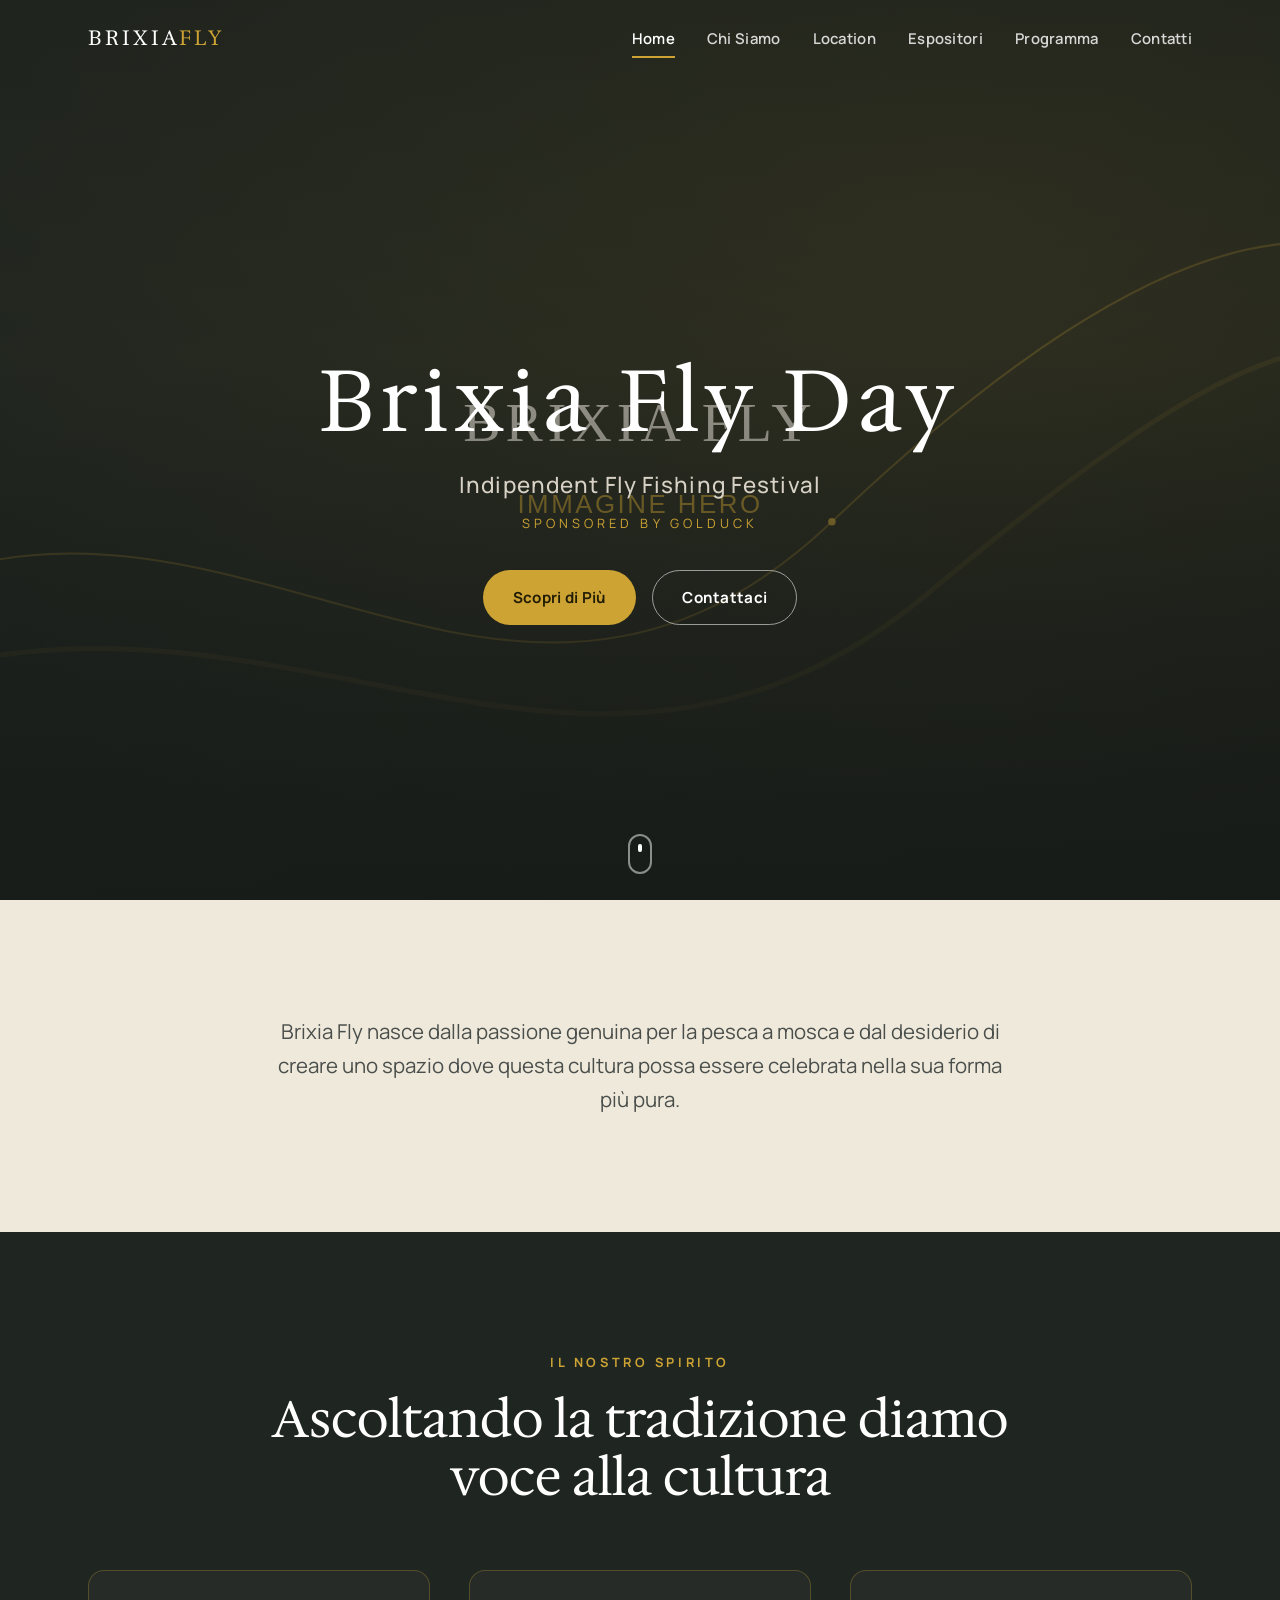
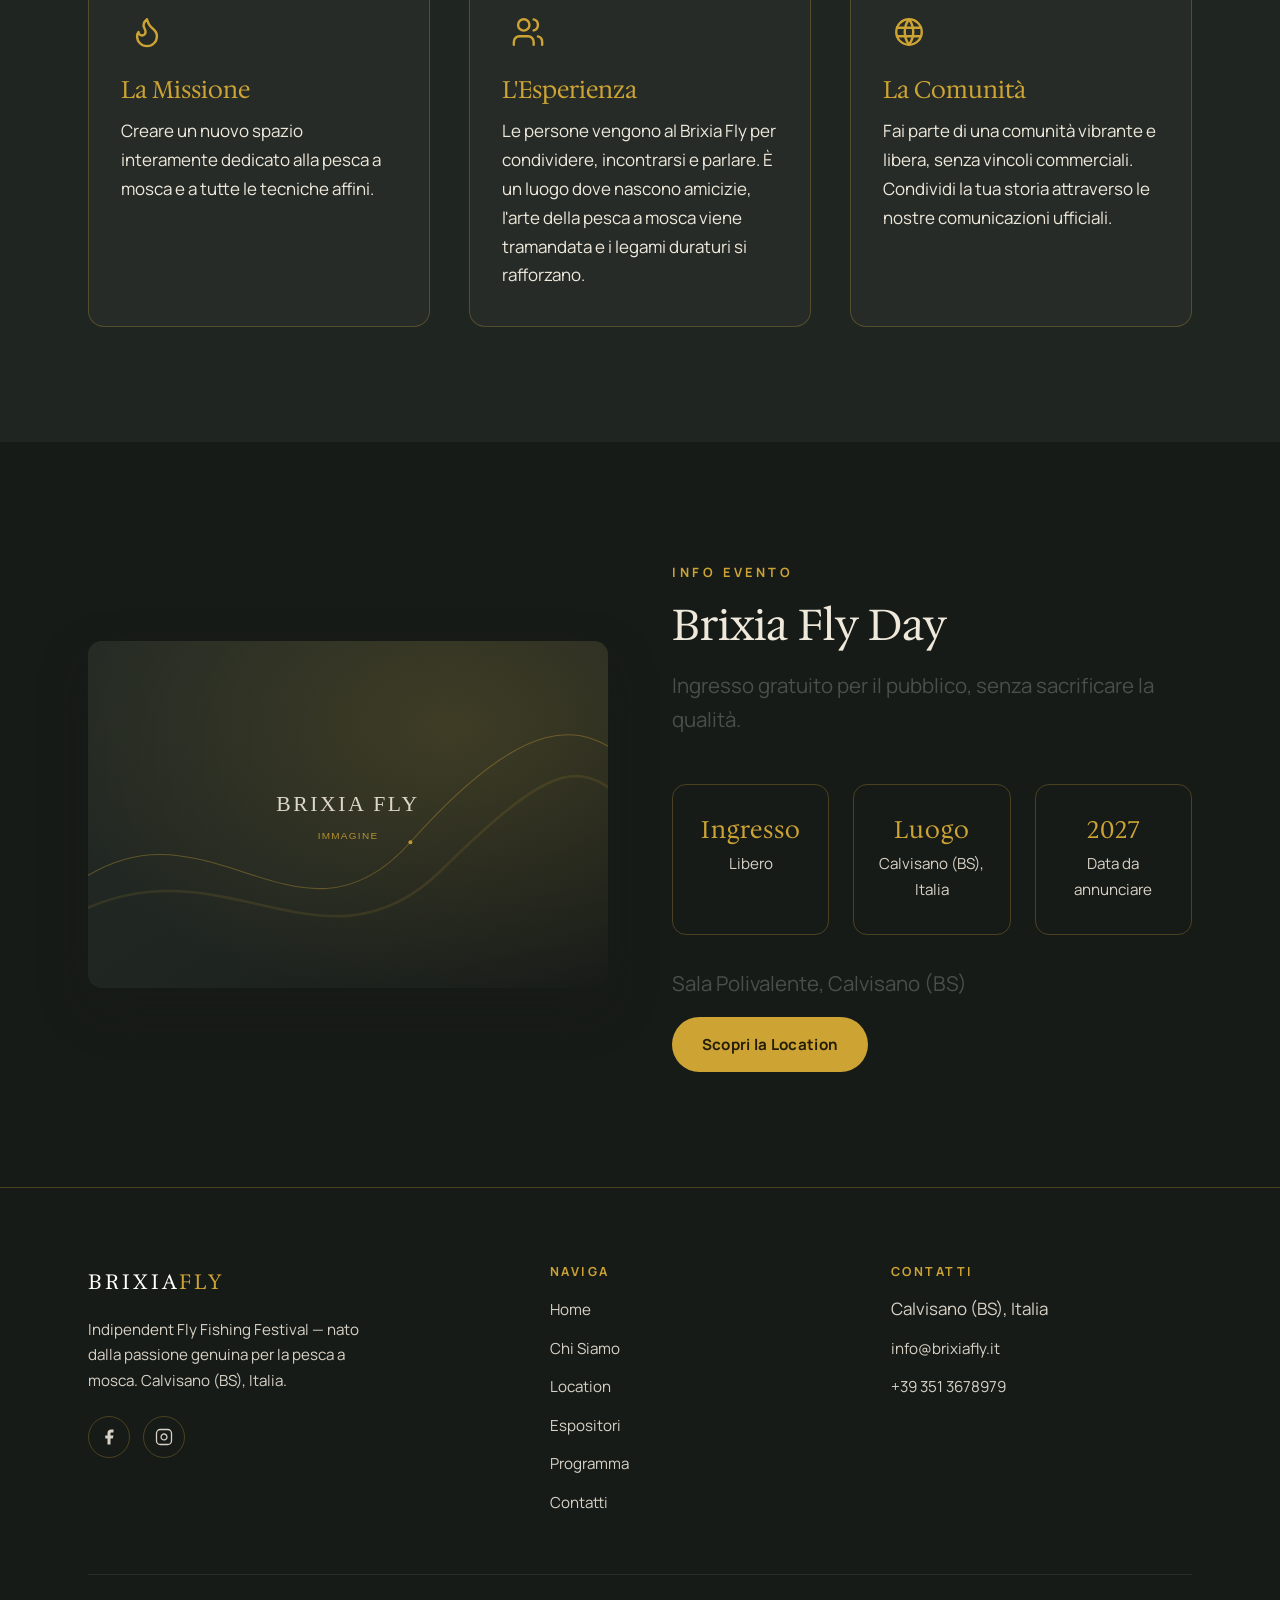
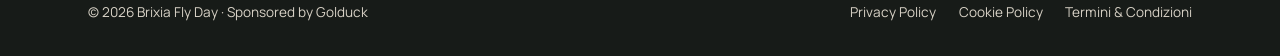
==== index.html @ 5a938b3f "Inizio" ====
<!DOCTYPE html>
<html lang="it">
<head>
  <meta charset="UTF-8">
  <meta name="viewport" content="width=device-width, initial-scale=1">
  <title>Home | Brixia Fly Official</title>
  <meta name="description" content="Brixia Fly Day — Indipendent Fly Fishing Festival. Nato dalla passione genuina per la pesca a mosca. Calvisano (BS), Italia — 2027. Ingresso gratuito.">
  <link rel="preconnect" href="https://fonts.googleapis.com">
  <link rel="preconnect" href="https://fonts.gstatic.com" crossorigin>
  <link href="https://fonts.googleapis.com/css2?family=Hedvig+Letters+Serif&family=Manrope:wght@400;500;600;700;800&display=swap" rel="stylesheet">
  <link rel="stylesheet" href="assets/css/style.css">
  <script src="assets/js/main.js" defer></script>
</head>
<body>

  <!-- HEADER -->
  <header class="site-header">
    <div class="container">
      <a href="index.html" class="brand">Brixia<span>Fly</span></a>
      <button class="nav-toggle" aria-label="Apri menu" aria-expanded="false" aria-controls="nav"><span></span></button>
      <nav class="nav" id="nav" aria-label="Navigazione principale">
        <a href="index.html" aria-current="page">Home</a>
        <a href="chi-siamo.html">Chi Siamo</a>
        <a href="location.html">Location</a>
        <a href="espositori.html">Espositori</a>
        <a href="programma.html">Programma</a>
        <a href="contatti.html">Contatti</a>
      </nav>
    </div>
  </header>

  <main>
    <!-- HERO -->
    <section class="hero">
      <div class="hero__bg"><img src="assets/img/hero-home.svg" alt=""></div>
      <div class="container">
        <div class="hero__inner">
          <h1 class="reveal in">Brixia Fly Day</h1>
          <p class="hero__subtitle reveal in" data-delay="1">Indipendent Fly Fishing Festival</p>
          <p class="hero__sponsor reveal in" data-delay="2">Sponsored by Golduck</p>
          <div class="hero__actions reveal in" data-delay="3">
            <a href="chi-siamo.html" class="btn btn--gold">Scopri di Più</a>
            <a href="contatti.html" class="btn btn--ghost">Contattaci</a>
          </div>
        </div>
      </div>
      <span class="scroll-cue" aria-hidden="true"></span>
    </section>

    <!-- INTRO -->
    <section class="section center">
      <div class="container">
        <p class="lead measure mx-auto reveal">Brixia Fly nasce dalla passione genuina per la pesca a mosca e dal desiderio di creare uno spazio dove questa cultura possa essere celebrata nella sua forma più pura.</p>
      </div>
    </section>

    <!-- PILLARS -->
    <section class="section dark">
      <div class="container">
        <div class="section-head reveal">
          <span class="eyebrow">Il nostro spirito</span>
          <h2>Ascoltando la tradizione diamo voce alla cultura</h2>
        </div>
        <div class="grid grid-3">
          <article class="card reveal" data-delay="1">
            <div class="card__icon" aria-hidden="true">
              <svg viewBox="0 0 24 24" fill="none" stroke="currentColor" stroke-width="1.7" stroke-linecap="round" stroke-linejoin="round"><path d="M8.5 14.5A2.5 2.5 0 0 0 11 12c0-1.38-.5-2-1-3-1.072-2.143-.224-4.054 2-6 .5 2.5 2 4.9 4 6.5 2 1.6 3 3.5 3 5.5a7 7 0 1 1-14 0c0-1.153.433-2.294 1-3a2.5 2.5 0 0 0 2.5 2.5z"/></svg>
            </div>
            <h3>La Missione</h3>
            <p>Creare un nuovo spazio interamente dedicato alla pesca a mosca e a tutte le tecniche affini.</p>
          </article>
          <article class="card reveal" data-delay="2">
            <div class="card__icon" aria-hidden="true">
              <svg viewBox="0 0 24 24" fill="none" stroke="currentColor" stroke-width="1.7" stroke-linecap="round" stroke-linejoin="round"><path d="M16 21v-2a4 4 0 0 0-4-4H6a4 4 0 0 0-4 4v2"/><circle cx="9" cy="7" r="4"/><path d="M22 21v-2a4 4 0 0 0-3-3.87"/><path d="M16 3.13a4 4 0 0 1 0 7.75"/></svg>
            </div>
            <h3>L'Esperienza</h3>
            <p>Le persone vengono al Brixia Fly per condividere, incontrarsi e parlare. È un luogo dove nascono amicizie, l'arte della pesca a mosca viene tramandata e i legami duraturi si rafforzano.</p>
          </article>
          <article class="card reveal" data-delay="3">
            <div class="card__icon" aria-hidden="true">
              <svg viewBox="0 0 24 24" fill="none" stroke="currentColor" stroke-width="1.7" stroke-linecap="round" stroke-linejoin="round"><path d="M12 21a9 9 0 1 0 0-18 9 9 0 0 0 0 18z"/><path d="M3.6 9h16.8M3.6 15h16.8M12 3a15 15 0 0 1 0 18M12 3a15 15 0 0 0 0 18"/></svg>
            </div>
            <h3>La Comunità</h3>
            <p>Fai parte di una comunità vibrante e libera, senza vincoli commerciali. Condividi la tua storia attraverso le nostre comunicazioni ufficiali.</p>
          </article>
        </div>
      </div>
    </section>

    <!-- EVENT -->
    <section class="section darker">
      <div class="container">
        <div class="split">
          <div class="split__media reveal">
            <img src="assets/img/placeholder-wide.svg" alt="Sala Polivalente di Calvisano">
          </div>
          <div class="reveal" data-delay="1">
            <span class="eyebrow">Info Evento</span>
            <h2>Brixia Fly Day</h2>
            <p class="lead">Ingresso gratuito per il pubblico, senza sacrificare la qualità.</p>
            <div class="eventinfo">
              <div class="eventinfo__item">
                <h3>Ingresso</h3>
                <p>Libero</p>
              </div>
              <div class="eventinfo__item">
                <h3>Luogo</h3>
                <p>Calvisano (BS), Italia</p>
              </div>
              <div class="eventinfo__item">
                <h3>2027</h3>
                <p>Data da annunciare</p>
              </div>
            </div>
            <p style="margin-top:2rem" class="lead">Sala Polivalente, Calvisano (BS)</p>
            <a href="location.html" class="btn btn--gold" style="margin-top:1rem">Scopri la Location</a>
          </div>
        </div>
      </div>
    </section>
  </main>

  <!-- FOOTER -->
  <footer class="site-footer">
    <div class="container">
      <div class="footer-top">
        <div class="footer-brand">
          <a href="index.html" class="brand">Brixia<span>Fly</span></a>
          <p>Indipendent Fly Fishing Festival — nato dalla passione genuina per la pesca a mosca. Calvisano (BS), Italia.</p>
          <div class="socials">
            <a href="#" aria-label="Facebook"><svg viewBox="0 0 24 24" fill="currentColor"><path d="M18 2h-3a5 5 0 0 0-5 5v3H7v4h3v8h4v-8h3l1-4h-4V7a1 1 0 0 1 1-1h3z"/></svg></a>
            <a href="#" aria-label="Instagram"><svg viewBox="0 0 24 24" fill="none" stroke="currentColor" stroke-width="1.7"><rect x="2" y="2" width="20" height="20" rx="5"/><path d="M16 11.37A4 4 0 1 1 12.63 8 4 4 0 0 1 16 11.37z"/><line x1="17.5" y1="6.5" x2="17.51" y2="6.5"/></svg></a>
          </div>
        </div>
        <div class="footer-col">
          <h4>Naviga</h4>
          <ul>
            <li><a href="index.html">Home</a></li>
            <li><a href="chi-siamo.html">Chi Siamo</a></li>
            <li><a href="location.html">Location</a></li>
            <li><a href="espositori.html">Espositori</a></li>
            <li><a href="programma.html">Programma</a></li>
            <li><a href="contatti.html">Contatti</a></li>
          </ul>
        </div>
        <div class="footer-col">
          <h4>Contatti</h4>
          <ul>
            <li>Calvisano (BS), Italia</li>
            <li><a href="mailto:info@brixiafly.it">info@brixiafly.it</a></li>
            <li><a href="tel:+393513678979">+39 351 3678979</a></li>
          </ul>
        </div>
      </div>
      <div class="footer-bottom">
        <p>© <span data-year>2026</span> Brixia Fly Day · Sponsored by Golduck</p>
        <nav aria-label="Note legali">
          <a href="privacy-policy.html">Privacy Policy</a>
          <a href="cookie-policy.html">Cookie Policy</a>
          <a href="#">Termini &amp; Condizioni</a>
        </nav>
      </div>
    </div>
  </footer>

</body>
</html>
---- assets/css/style.css ----
/* =====================================================================
   BRIXIA FLY DAY — clone statico
   Palette:  verde scuro #1F2521 · oro #CDA434 · crema #EFE9DC · bianco
   Font:     Hedvig Letters Serif (titoli) · Manrope (corpo)
   ===================================================================== */

/* ----- Design tokens ----- */
:root {
  --bg-dark:    #1f2521;
  --bg-darker:  #171b18;
  --bg-dark-2:  #232a25;
  --gold:       #cda434;
  --gold-dark:  #c0a123;
  --cream:      #efe9dc;
  --cream-dim:  #d8d2c6;
  --white:      #ffffff;
  --ink:        #1a1d1b;
  --ink-soft:   #4a4f4b;
  --line:       rgba(205,164,52,.28);

  --font-serif: "Hedvig Letters Serif", Georgia, "Times New Roman", serif;
  --font-sans:  "Manrope", -apple-system, BlinkMacSystemFont, "Segoe UI", Roboto, sans-serif;

  --container: 1200px;
  --gutter: clamp(1.25rem, 4vw, 3rem);
  --header-h: 78px;
  --radius: 30px;
  --ease: cubic-bezier(.22,.61,.36,1);
}

/* ----- Reset ----- */
*,*::before,*::after { box-sizing: border-box; }
* { margin: 0; }
html { scroll-behavior: smooth; -webkit-text-size-adjust: 100%; }
body {
  font-family: var(--font-sans);
  font-size: 17px;
  line-height: 1.7;
  color: var(--ink);
  background: var(--cream);
  -webkit-font-smoothing: antialiased;
  overflow-x: hidden;
}
img { max-width: 100%; display: block; height: auto; }
a { color: inherit; text-decoration: none; }
ul { list-style: none; padding: 0; }
button { font: inherit; cursor: pointer; }
h1,h2,h3,h4 { font-family: var(--font-serif); font-weight: 700; line-height: 1.12; }

/* ----- Layout helpers ----- */
.container { width: 100%; max-width: var(--container); margin-inline: auto; padding-inline: var(--gutter); }
.section { padding-block: clamp(4rem, 9vw, 8rem); }
.section--tight { padding-block: clamp(3rem, 6vw, 5rem); }
.dark  { background: var(--bg-dark); color: var(--cream); }
.dark h1,.dark h2,.dark h3 { color: var(--white); }
.darker { background: var(--bg-darker); color: var(--cream); }
.eyebrow {
  font-family: var(--font-sans);
  font-size: .8rem; font-weight: 700;
  letter-spacing: .28em; text-transform: uppercase;
  color: var(--gold);
  margin-bottom: 1.1rem; display: inline-block;
}
.lead { font-size: clamp(1.05rem, 1.6vw, 1.35rem); line-height: 1.65; color: var(--ink-soft); }
.dark .lead { color: var(--cream-dim); }
.measure { max-width: 62ch; }
.center { text-align: center; }
.mx-auto { margin-inline: auto; }

/* ----- Buttons ----- */
.btn {
  display: inline-flex; align-items: center; gap: .5rem;
  padding: .85rem 1.8rem;
  border-radius: var(--radius);
  font-weight: 700; font-size: .95rem;
  letter-spacing: .02em;
  border: 1.5px solid transparent;
  transition: transform .2s var(--ease), background-color .25s var(--ease), color .25s var(--ease), border-color .25s var(--ease);
  cursor: pointer;
}
.btn--gold { background: var(--gold); color: #241d05; }
.btn--gold:hover { background: var(--gold-dark); transform: translateY(-2px); }
.btn--ghost { background: transparent; color: var(--white); border-color: rgba(255,255,255,.55); }
.btn--ghost:hover { background: rgba(255,255,255,.08); border-color: var(--white); transform: translateY(-2px); }
.btn--dark { background: var(--bg-dark); color: var(--cream); }
.btn--dark:hover { background: var(--bg-darker); transform: translateY(-2px); }

/* =====================================================================
   HEADER
   ===================================================================== */
.site-header {
  position: fixed; inset: 0 0 auto 0; z-index: 50;
  height: var(--header-h);
  display: flex; align-items: center;
  transition: background-color .35s var(--ease), box-shadow .35s var(--ease);
}
.site-header .container { display: flex; align-items: center; justify-content: space-between; }
.brand {
  font-family: var(--font-serif); font-weight: 700;
  font-size: 1.3rem; letter-spacing: .14em; color: var(--white);
  text-transform: uppercase;
}
.brand span { color: var(--gold); }
.site-header.scrolled { background: rgba(23,27,24,.92); backdrop-filter: blur(10px); box-shadow: 0 1px 0 var(--line); }

.nav { display: flex; align-items: center; gap: 2rem; }
.nav a {
  color: rgba(255,255,255,.82); font-weight: 600; font-size: .93rem;
  letter-spacing: .02em; position: relative; padding: .3rem 0;
  transition: color .2s var(--ease);
}
.nav a::after {
  content: ""; position: absolute; left: 0; bottom: -2px; height: 2px; width: 0;
  background: var(--gold); transition: width .25s var(--ease);
}
.nav a:hover, .nav a[aria-current="page"] { color: var(--white); }
.nav a:hover::after, .nav a[aria-current="page"]::after { width: 100%; }

.nav-toggle { display: none; width: 44px; height: 44px; background: transparent; border: 0; position: relative; }
.nav-toggle span, .nav-toggle span::before, .nav-toggle span::after {
  content: ""; position: absolute; left: 10px; width: 24px; height: 2px; background: var(--white);
  transition: transform .3s var(--ease), opacity .2s var(--ease);
}
.nav-toggle span { top: 21px; }
.nav-toggle span::before { top: -7px; }
.nav-toggle span::after { top: 7px; }
body.nav-open .nav-toggle span { background: transparent; }
body.nav-open .nav-toggle span::before { transform: translateY(7px) rotate(45deg); }
body.nav-open .nav-toggle span::after  { transform: translateY(-7px) rotate(-45deg); }

/* =====================================================================
   HERO
   ===================================================================== */
.hero {
  position: relative; min-height: 100svh;
  display: flex; align-items: center;
  color: var(--white); text-align: center;
  padding-top: var(--header-h);
}
.hero--inner { min-height: 68vh; }
.hero__bg { position: absolute; inset: 0; z-index: -2; }
.hero__bg img { width: 100%; height: 100%; object-fit: cover; }
.hero::after {
  content: ""; position: absolute; inset: 0; z-index: -1;
  background: linear-gradient(180deg, rgba(23,27,24,.55) 0%, rgba(23,27,24,.35) 40%, rgba(23,27,24,.85) 100%);
}
.hero__inner { max-width: 900px; margin-inline: auto; }
.hero h1 {
  font-size: clamp(2.8rem, 8vw, 5.4rem);
  letter-spacing: .08em; margin-bottom: 1rem;
}
.hero--inner h1 { font-size: clamp(2.4rem, 6vw, 4rem); letter-spacing: .04em; }
.hero__subtitle {
  font-size: clamp(1rem, 2.2vw, 1.4rem); font-weight: 500;
  letter-spacing: .05em; color: var(--cream-dim); margin-bottom: .6rem;
}
.hero__sponsor { font-size: .8rem; letter-spacing: .32em; color: var(--gold); text-transform: uppercase; margin-bottom: 2.2rem; }
.hero__actions { display: flex; gap: 1rem; justify-content: center; flex-wrap: wrap; }
.scroll-cue {
  position: absolute; bottom: 26px; left: 50%; transform: translateX(-50%);
  width: 24px; height: 40px; border: 2px solid rgba(255,255,255,.5); border-radius: 14px;
}
.scroll-cue::after {
  content: ""; position: absolute; left: 50%; top: 8px; width: 4px; height: 8px; border-radius: 2px;
  background: var(--white); transform: translateX(-50%); animation: cue 1.6s var(--ease) infinite;
}
@keyframes cue { 0%{opacity:0;transform:translate(-50%,0)} 40%{opacity:1} 100%{opacity:0;transform:translate(-50%,12px)} }

/* =====================================================================
   SECTION TITLES + GRIDS
   ===================================================================== */
.section-head { max-width: 760px; margin: 0 auto clamp(2.5rem,5vw,4rem); text-align: center; }
.section-head h2 { font-size: clamp(2rem, 4.5vw, 3.2rem); margin-bottom: 1.1rem; }
.section-head p { color: var(--ink-soft); font-size: 1.1rem; }
.dark .section-head p { color: var(--cream-dim); }

.grid { display: grid; gap: clamp(1.5rem, 3vw, 2.5rem); }
.grid-2 { grid-template-columns: repeat(2, 1fr); }
.grid-3 { grid-template-columns: repeat(3, 1fr); }
.grid-4 { grid-template-columns: repeat(4, 1fr); }

/* Pillar / value cards */
.card {
  background: rgba(255,255,255,.03); border: 1px solid var(--line);
  border-radius: 16px; padding: 2.2rem 2rem;
  transition: transform .3s var(--ease), border-color .3s var(--ease), background-color .3s var(--ease);
}
.dark .card:hover { transform: translateY(-6px); border-color: var(--gold); background: rgba(205,164,52,.06); }
.card--light { background: var(--white); border-color: rgba(0,0,0,.06); box-shadow: 0 10px 30px rgba(31,37,33,.06); }
.card--light:hover { transform: translateY(-6px); box-shadow: 0 18px 44px rgba(31,37,33,.12); }
.card h3 { color: var(--gold); font-size: 1.5rem; margin-bottom: .8rem; }
.card__icon {
  width: 52px; height: 52px; margin-bottom: 1.2rem; color: var(--gold);
  display: grid; place-items: center;
}
.card__icon svg { width: 34px; height: 34px; }

/* Split (image + text) */
.split { display: grid; grid-template-columns: 1fr 1fr; gap: clamp(2rem, 5vw, 4.5rem); align-items: center; }
.split--reverse .split__media { order: 2; }
.split__media img { width: 100%; border-radius: 14px; box-shadow: 0 20px 50px rgba(23,27,24,.25); }
.split h2 { font-size: clamp(1.8rem, 3.5vw, 2.7rem); margin-bottom: 1.2rem; }
.split .eyebrow + h2 { margin-top: 0; }
.split p + p { margin-top: 1rem; }

/* Stats */
.stats { display: grid; grid-template-columns: repeat(3,1fr); gap: 2rem; text-align: center; }
.stat__num { font-family: var(--font-serif); font-weight: 700; color: var(--gold); font-size: clamp(2.6rem, 6vw, 4.5rem); line-height: 1; }
.stat__label { margin-top: .6rem; font-size: .95rem; letter-spacing: .04em; color: var(--cream-dim); text-transform: uppercase; }
.stats--mini { grid-template-columns: repeat(5,1fr); gap: 1.2rem; }
.stats--mini .stat__num { font-size: clamp(1.8rem,4vw,2.8rem); }
.stats--mini .stat__label { font-size: .78rem; }

/* Event info blocks */
.eventinfo { display: grid; grid-template-columns: repeat(3,1fr); gap: 1.5rem; margin-top: 3rem; }
.eventinfo__item { border: 1px solid var(--line); border-radius: 14px; padding: 2rem 1.5rem; text-align: center; }
.eventinfo__item h3 { color: var(--gold); font-size: 1.5rem; margin-bottom: .4rem; letter-spacing: .04em; }
.eventinfo__item p { color: var(--cream-dim); font-size: .95rem; }

/* Category chips grid (Espositori) */
.chips { display: grid; grid-template-columns: repeat(3,1fr); gap: 1.2rem; }
.chip {
  border: 1px solid var(--line); border-radius: 14px; padding: 2rem 1.5rem; text-align: center;
  font-family: var(--font-serif); font-size: 1.5rem; color: var(--white);
  transition: transform .3s var(--ease), background-color .3s var(--ease), border-color .3s var(--ease);
  background: rgba(255,255,255,.02);
}
.chip:hover { transform: translateY(-5px); border-color: var(--gold); background: rgba(205,164,52,.07); }

/* Quote */
.quote { text-align: center; max-width: 780px; margin-inline: auto; }
.quote blockquote { font-family: var(--font-serif); font-size: clamp(1.6rem, 3.5vw, 2.6rem); font-style: italic; line-height: 1.3; color: var(--white); }
.quote cite { display: block; margin-top: 1.4rem; font-style: normal; font-weight: 600; letter-spacing: .1em; color: var(--gold); text-transform: uppercase; font-size: .9rem; }

/* =====================================================================
   CONTACT
   ===================================================================== */
.contact-grid { display: grid; grid-template-columns: 1.2fr .8fr; gap: clamp(2rem,5vw,4rem); align-items: start; }
.form { display: grid; gap: 1.2rem; }
.form .row { display: grid; grid-template-columns: 1fr 1fr; gap: 1.2rem; }
.field { display: grid; gap: .45rem; }
.field label { font-size: .85rem; font-weight: 600; letter-spacing: .04em; color: var(--cream-dim); }
.field input, .field textarea {
  width: 100%; padding: .9rem 1rem; border-radius: 10px;
  border: 1px solid var(--line); background: rgba(255,255,255,.04); color: var(--white);
  font: inherit; font-size: .98rem; transition: border-color .2s var(--ease), background-color .2s var(--ease);
}
.field textarea { min-height: 150px; resize: vertical; }
.field input:focus, .field textarea:focus { outline: none; border-color: var(--gold); background: rgba(255,255,255,.07); }
.form-note { font-size: .85rem; color: var(--cream-dim); }
.form-success { display: none; padding: 1rem 1.2rem; border-radius: 10px; background: rgba(205,164,52,.15); border: 1px solid var(--gold); color: var(--white); }
.form-success.show { display: block; }

.contact-info { display: grid; gap: 1.6rem; }
.contact-info .block h4 { font-family: var(--font-sans); font-size: .8rem; letter-spacing: .2em; text-transform: uppercase; color: var(--gold); margin-bottom: .35rem; }
.contact-info .block p, .contact-info .block a { color: var(--cream-dim); }
.contact-info .block a:hover { color: var(--white); }

/* =====================================================================
   TRAVEL / how to arrive
   ===================================================================== */
.travel { display: grid; grid-template-columns: repeat(3,1fr); gap: 2rem; }
.travel__item { text-align: center; padding: 2rem 1.5rem; }
.travel__item .card__icon { margin-inline: auto; }
.travel__item h3 { color: var(--gold); font-size: 1.4rem; margin-bottom: .6rem; }
.travel__item p { color: var(--ink-soft); font-size: .98rem; }
.dark .travel__item p { color: var(--cream-dim); }

/* =====================================================================
   FOOTER
   ===================================================================== */
.site-footer { background: var(--bg-darker); color: var(--cream-dim); padding-block: clamp(3rem,6vw,5rem) 2rem; border-top: 1px solid var(--line); }
.footer-top { display: grid; grid-template-columns: 1.4fr 1fr 1fr; gap: 2.5rem; margin-bottom: 3rem; }
.footer-brand .brand { display: inline-block; margin-bottom: 1rem; }
.footer-brand p { max-width: 34ch; font-size: .95rem; }
.footer-col h4 { font-family: var(--font-sans); font-size: .78rem; letter-spacing: .2em; text-transform: uppercase; color: var(--gold); margin-bottom: 1rem; }
.footer-col li { margin-bottom: .6rem; }
.footer-col a { font-size: .95rem; transition: color .2s var(--ease); }
.footer-col a:hover { color: var(--white); }
.socials { display: flex; gap: .8rem; margin-top: 1.4rem; }
.socials a { width: 42px; height: 42px; border: 1px solid var(--line); border-radius: 50%; display: grid; place-items: center; color: var(--cream-dim); transition: all .25s var(--ease); }
.socials a:hover { border-color: var(--gold); color: var(--gold); transform: translateY(-3px); }
.socials svg { width: 18px; height: 18px; }
.footer-bottom { display: flex; justify-content: space-between; gap: 1rem; flex-wrap: wrap; padding-top: 1.6rem; border-top: 1px solid rgba(255,255,255,.08); font-size: .85rem; }
.footer-bottom nav { display: flex; gap: 1.4rem; flex-wrap: wrap; }
.footer-bottom a:hover { color: var(--white); }

/* =====================================================================
   LEGAL PAGES
   ===================================================================== */
.legal { padding-top: calc(var(--header-h) + 4rem); }
.legal h1 { font-size: clamp(2rem,5vw,3rem); margin-bottom: 1.5rem; color: var(--white); }
.legal h2 { font-size: 1.4rem; margin: 2.2rem 0 .8rem; color: var(--gold); }
.legal p, .legal li { color: var(--cream-dim); }
.legal ul { list-style: disc; padding-left: 1.3rem; }
.legal li { margin-bottom: .5rem; }
.legal .updated { font-size: .85rem; color: var(--gold); letter-spacing: .1em; text-transform: uppercase; margin-bottom: 2rem; }

/* =====================================================================
   SCROLL REVEAL
   ===================================================================== */
.reveal { opacity: 0; transform: translateY(28px); transition: opacity .7s var(--ease), transform .7s var(--ease); }
.reveal.in { opacity: 1; transform: none; }
.reveal[data-delay="1"] { transition-delay: .08s; }
.reveal[data-delay="2"] { transition-delay: .16s; }
.reveal[data-delay="3"] { transition-delay: .24s; }
.reveal[data-delay="4"] { transition-delay: .32s; }

/* =====================================================================
   RESPONSIVE
   ===================================================================== */
@media (max-width: 960px) {
  .grid-4 { grid-template-columns: repeat(2,1fr); }
  .stats--mini { grid-template-columns: repeat(3,1fr); }
  .footer-top { grid-template-columns: 1fr 1fr; }
}
@media (max-width: 820px) {
  .nav-toggle { display: block; z-index: 60; }
  .nav {
    position: fixed; inset: 0; flex-direction: column; justify-content: center; gap: 2rem;
    background: rgba(23,27,24,.98); backdrop-filter: blur(8px);
    transform: translateX(100%); transition: transform .4s var(--ease); z-index: 55;
  }
  body.nav-open .nav { transform: none; }
  .nav a { font-size: 1.4rem; font-family: var(--font-serif); color: var(--white); }
  .split, .contact-grid { grid-template-columns: 1fr; }
  .split--reverse .split__media { order: 0; }
  .grid-2, .grid-3, .grid-4, .chips, .travel, .eventinfo, .stats { grid-template-columns: 1fr; }
  .grid-3, .chips, .travel { grid-template-columns: 1fr 1fr; }
  .stats { grid-template-columns: 1fr 1fr; }
}
@media (max-width: 560px) {
  .grid-3, .chips, .travel, .stats, .stats--mini, .eventinfo { grid-template-columns: 1fr; }
  .form .row { grid-template-columns: 1fr; }
  .footer-top { grid-template-columns: 1fr; }
  body { font-size: 16px; }
}

/* Reduced motion */
@media (prefers-reduced-motion: reduce) {
  * { animation: none !important; scroll-behavior: auto !important; }
  .reveal { opacity: 1; transform: none; transition: none; }
  .scroll-cue::after { animation: none; }
}
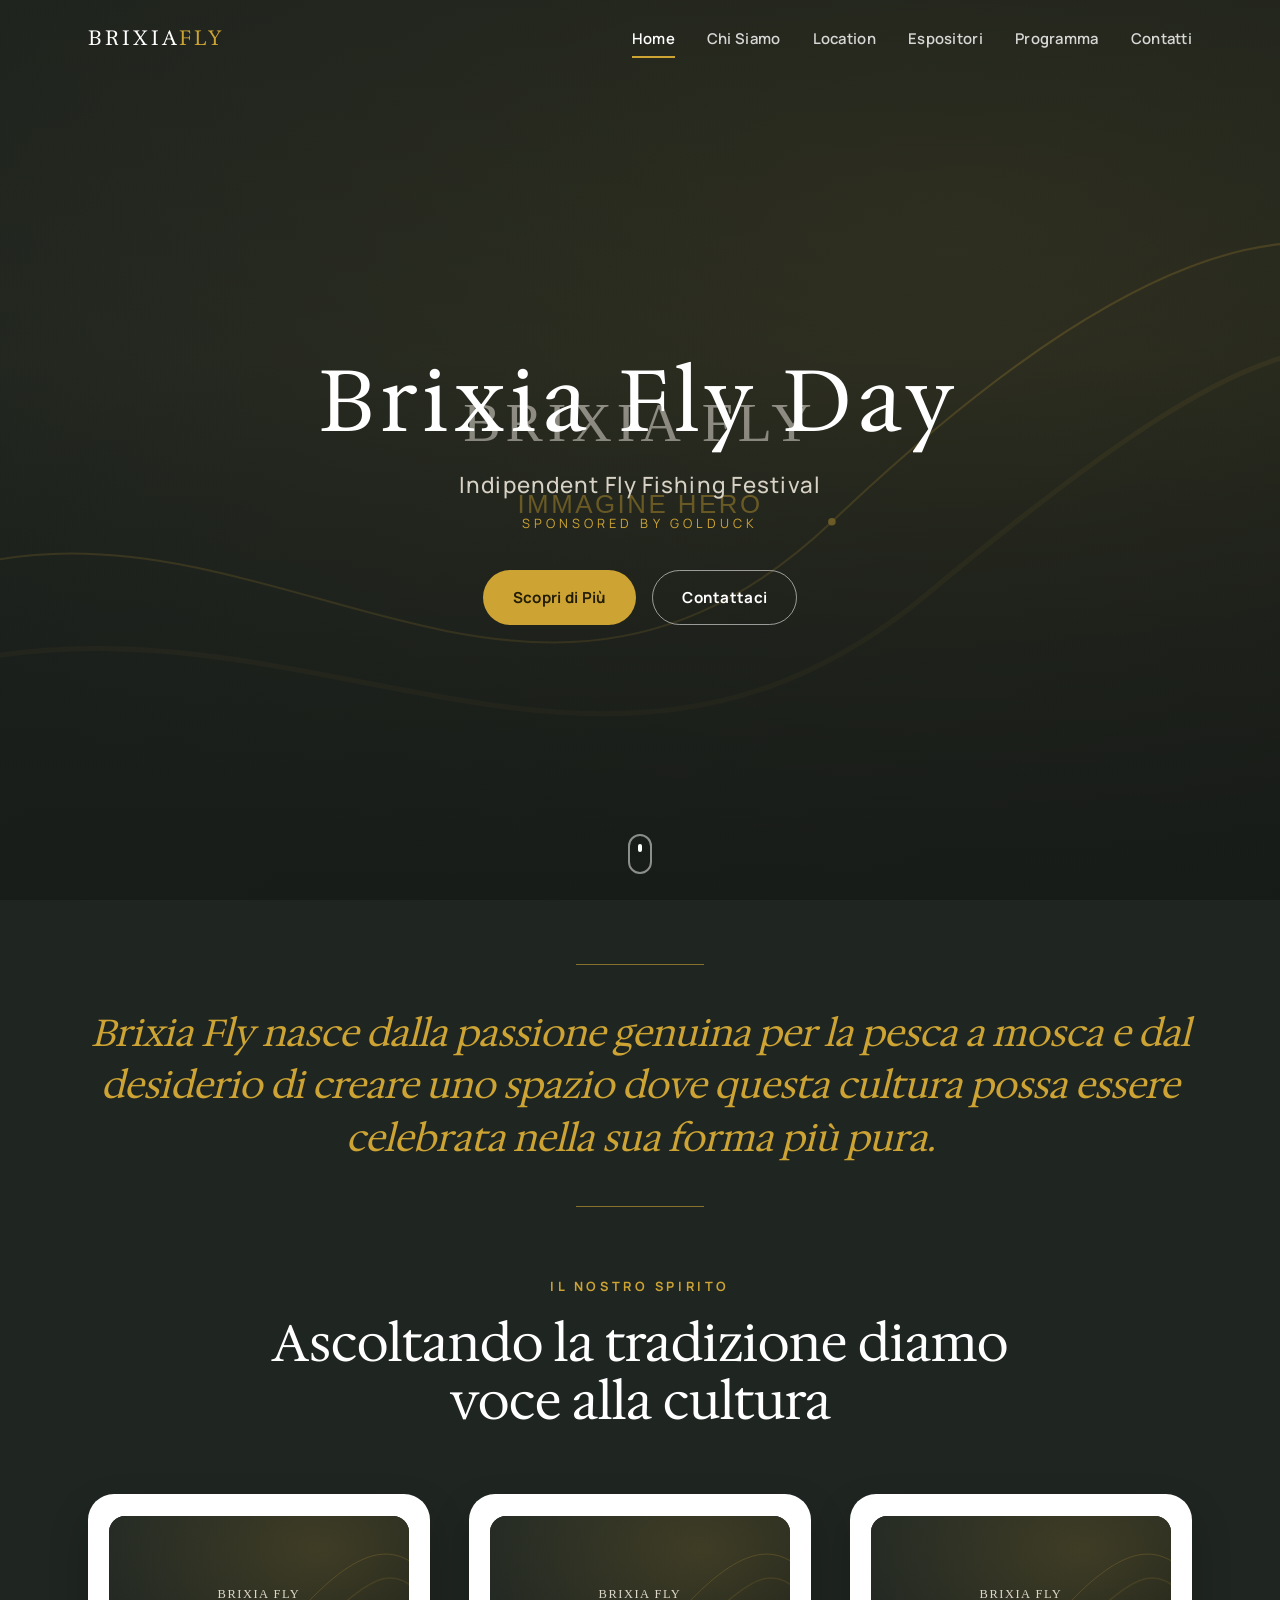
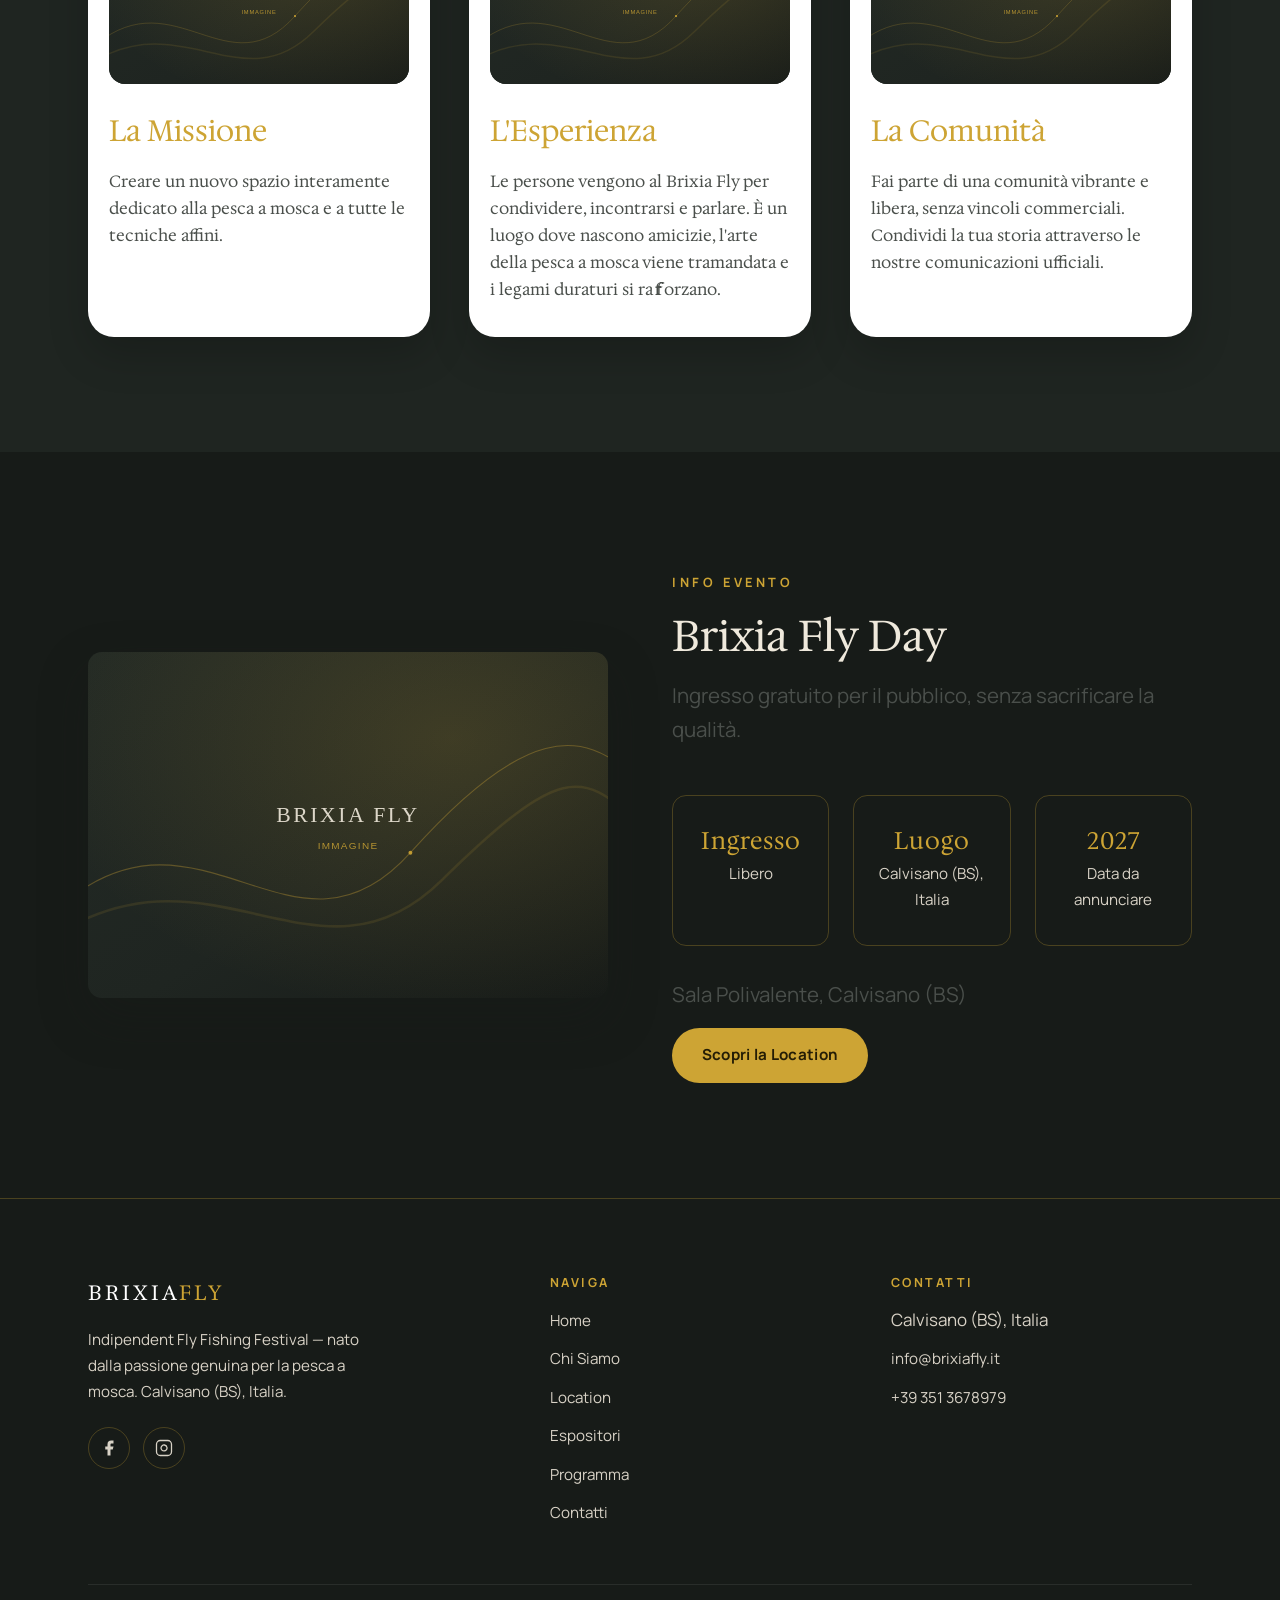
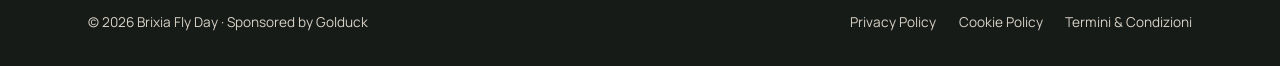
==== commit 819aafb5: "sistemata home, card e testo" ====
--- a/index.html
+++ b/index.html
@@ -48,9 +48,9 @@
     </section>
 
     <!-- INTRO -->
-    <section class="section center">
+    <section class="section section--statement dark center">
       <div class="container">
-        <p class="lead measure mx-auto reveal">Brixia Fly nasce dalla passione genuina per la pesca a mosca e dal desiderio di creare uno spazio dove questa cultura possa essere celebrata nella sua forma più pura.</p>
+        <p class="statement reveal">Brixia Fly nasce dalla passione genuina per la pesca a mosca e dal desiderio di creare uno spazio dove questa cultura possa essere celebrata nella sua forma più pura.</p>
       </div>
     </section>
 
@@ -62,23 +62,26 @@
           <h2>Ascoltando la tradizione diamo voce alla cultura</h2>
         </div>
         <div class="grid grid-3">
-          <article class="card reveal" data-delay="1">
-            <div class="card__icon" aria-hidden="true">
-              <svg viewBox="0 0 24 24" fill="none" stroke="currentColor" stroke-width="1.7" stroke-linecap="round" stroke-linejoin="round"><path d="M8.5 14.5A2.5 2.5 0 0 0 11 12c0-1.38-.5-2-1-3-1.072-2.143-.224-4.054 2-6 .5 2.5 2 4.9 4 6.5 2 1.6 3 3.5 3 5.5a7 7 0 1 1-14 0c0-1.153.433-2.294 1-3a2.5 2.5 0 0 0 2.5 2.5z"/></svg>
+          <article class="card card--photo reveal" data-delay="1">
+            <!-- ► IMMAGINE 1 — sostituisci src (e alt) qui sotto. Consigliato: foto 1600×900 (16:9), .jpg o .webp -->
+            <div class="card__media">
+              <img src="assets/img/placeholder-wide.svg" alt="Una mosca artificiale montata a mano" loading="lazy">
             </div>
             <h3>La Missione</h3>
             <p>Creare un nuovo spazio interamente dedicato alla pesca a mosca e a tutte le tecniche affini.</p>
           </article>
-          <article class="card reveal" data-delay="2">
-            <div class="card__icon" aria-hidden="true">
-              <svg viewBox="0 0 24 24" fill="none" stroke="currentColor" stroke-width="1.7" stroke-linecap="round" stroke-linejoin="round"><path d="M16 21v-2a4 4 0 0 0-4-4H6a4 4 0 0 0-4 4v2"/><circle cx="9" cy="7" r="4"/><path d="M22 21v-2a4 4 0 0 0-3-3.87"/><path d="M16 3.13a4 4 0 0 1 0 7.75"/></svg>
+          <article class="card card--photo reveal" data-delay="2">
+            <!-- ► IMMAGINE 2 — sostituisci src (e alt) qui sotto. Consigliato: foto 1600×900 (16:9), .jpg o .webp -->
+            <div class="card__media">
+              <img src="assets/img/placeholder-wide.svg" alt="Pescatore a mosca in un torrente di montagna" loading="lazy">
             </div>
             <h3>L'Esperienza</h3>
             <p>Le persone vengono al Brixia Fly per condividere, incontrarsi e parlare. È un luogo dove nascono amicizie, l'arte della pesca a mosca viene tramandata e i legami duraturi si rafforzano.</p>
           </article>
-          <article class="card reveal" data-delay="3">
-            <div class="card__icon" aria-hidden="true">
-              <svg viewBox="0 0 24 24" fill="none" stroke="currentColor" stroke-width="1.7" stroke-linecap="round" stroke-linejoin="round"><path d="M12 21a9 9 0 1 0 0-18 9 9 0 0 0 0 18z"/><path d="M3.6 9h16.8M3.6 15h16.8M12 3a15 15 0 0 1 0 18M12 3a15 15 0 0 0 0 18"/></svg>
+          <article class="card card--photo reveal" data-delay="3">
+            <!-- ► IMMAGINE 3 — sostituisci src (e alt) qui sotto. Consigliato: foto 1600×900 (16:9), .jpg o .webp -->
+            <div class="card__media">
+              <img src="assets/img/placeholder-wide.svg" alt="Il pubblico del Brixia Fly Day nella sala espositiva" loading="lazy">
             </div>
             <h3>La Comunità</h3>
             <p>Fai parte di una comunità vibrante e libera, senza vincoli commerciali. Condividi la tua storia attraverso le nostre comunicazioni ufficiali.</p>
--- a/assets/css/style.css
+++ b/assets/css/style.css
@@ -26,6 +26,9 @@
   --header-h: 78px;
   --radius: 30px;
   --ease: cubic-bezier(.22,.61,.36,1);
+
+  /* spazio vuoto sopra e sotto il blocco statement — unica manopola */
+  --statement-space: clamp(2.5rem, 5vw, 4rem);
 }
 
 /* ----- Reset ----- */
@@ -101,7 +104,7 @@
   text-transform: uppercase;
 }
 .brand span { color: var(--gold); }
-.site-header.scrolled { background: rgba(23,27,24,.92); backdrop-filter: blur(10px); box-shadow: 0 1px 0 var(--line); }
+.site-header.scrolled { background: rgba(23,27,24,.78); backdrop-filter: blur(14px); box-shadow: 0 1px 0 var(--line); }
 
 .nav { display: flex; align-items: center; gap: 2rem; }
 .nav a {
@@ -195,6 +198,34 @@
 }
 .card__icon svg { width: 34px; height: 34px; }
 
+/* Photo card — foto in alto, titolo oro, testo (sezione "Il nostro spirito") */
+.card--photo {
+  --card-pad: clamp(1rem, 1.6vw, 1.4rem);   /* margine tra bordo scheda, foto e testo */
+  --card-ratio: 16 / 9;                     /* proporzione della foto */
+  display: flex; flex-direction: column;
+  background: var(--white);
+  border-color: transparent;
+  border-radius: 26px;
+  padding: var(--card-pad) var(--card-pad) calc(var(--card-pad) + .8rem);
+  box-shadow: 0 18px 40px rgba(0,0,0,.18);
+}
+.dark .card--photo:hover {
+  background: var(--white); border-color: transparent;
+  box-shadow: 0 26px 54px rgba(0,0,0,.26);
+}
+.card__media { border-radius: 16px; overflow: hidden; background: var(--bg-dark-2); }
+.card__media img { width: 100%; aspect-ratio: var(--card-ratio); object-fit: cover; }
+.card--photo h3 {
+  font-family: var(--font-serif); color: var(--gold);
+  font-size: clamp(1.45rem, 2.3vw, 1.9rem);
+  margin: clamp(1.4rem, 2.4vw, 2rem) 0 0;
+}
+.card--photo p {
+  font-family: var(--font-serif); color: var(--ink-soft);
+  font-size: 1.02rem; line-height: 1.65;
+  margin: clamp(.9rem, 1.6vw, 1.3rem) 0 0;
+}
+
 /* Split (image + text) */
 .split { display: grid; grid-template-columns: 1fr 1fr; gap: clamp(2rem, 5vw, 4.5rem); align-items: center; }
 .split--reverse .split__media { order: 2; }
@@ -226,6 +257,50 @@
   background: rgba(255,255,255,.02);
 }
 .chip:hover { transform: translateY(-5px); border-color: var(--gold); background: rgba(205,164,52,.07); }
+
+/* Statement — testo manifesto in oro con filetti sopra e sotto */
+.section--statement { padding-block: var(--statement-space); }
+.section--statement + .section { padding-top: 0; }   /* evita che il padding della sezione seguente si sommi */
+.statement {
+  --stagger: 38ms;   /* ritardo fra una parola e la successiva */
+  --lead-in: 180ms;  /* attesa prima che parta la prima parola */
+  font-family: var(--font-serif);
+  font-style: italic;
+  font-size: clamp(1.45rem, 3.2vw, 2.35rem);
+  line-height: 1.4;
+  color: var(--gold);
+  max-width: 52ch;
+  margin-inline: auto;
+}
+.statement::before,
+.statement::after {
+  content: "";
+  display: block;
+  width: clamp(80px, 10vw, 128px);
+  height: 1px;
+  margin-inline: auto;
+  background: var(--gold);
+  opacity: .6;
+}
+/* Comparsa progressiva: i filetti si tracciano, le parole salgono a cascata.
+   Il blocco non si anima come un tutt'uno (le parti hanno vita propria). */
+.statement.reveal { opacity: 1; transform: none; transition: none; }
+.statement::before,
+.statement::after { transform: scaleX(0); transition: transform .9s var(--ease); }
+.statement.in::before { transform: scaleX(1); }
+.statement.in::after  { transform: scaleX(1); transition-delay: calc(var(--lead-in) + var(--words, 24) * var(--stagger)); }
+.statement__w {
+  display: inline-block;
+  opacity: 0;
+  transform: translateY(.4em);
+  filter: blur(6px);
+  transition: opacity .75s var(--ease), transform .75s var(--ease), filter .75s var(--ease);
+  transition-delay: calc(var(--lead-in) + var(--i) * var(--stagger));
+}
+.statement.in .statement__w { opacity: 1; transform: none; filter: none; }
+
+.statement::before { margin-bottom: clamp(1.8rem, 5vw, 2.6rem); }
+.statement::after  { margin-top: clamp(1.8rem, 5vw, 2.6rem); }
 
 /* Quote */
 .quote { text-align: center; max-width: 780px; margin-inline: auto; }
@@ -340,5 +415,9 @@
 @media (prefers-reduced-motion: reduce) {
   * { animation: none !important; scroll-behavior: auto !important; }
   .reveal { opacity: 1; transform: none; transition: none; }
+  .statement { --stagger: 0ms; --lead-in: 0ms; }
+  .statement__w { opacity: 1; transform: none; filter: none; transition: none; }
+  .statement::before,
+  .statement::after { transform: none; transition: none; }
   .scroll-cue::after { animation: none; }
 }
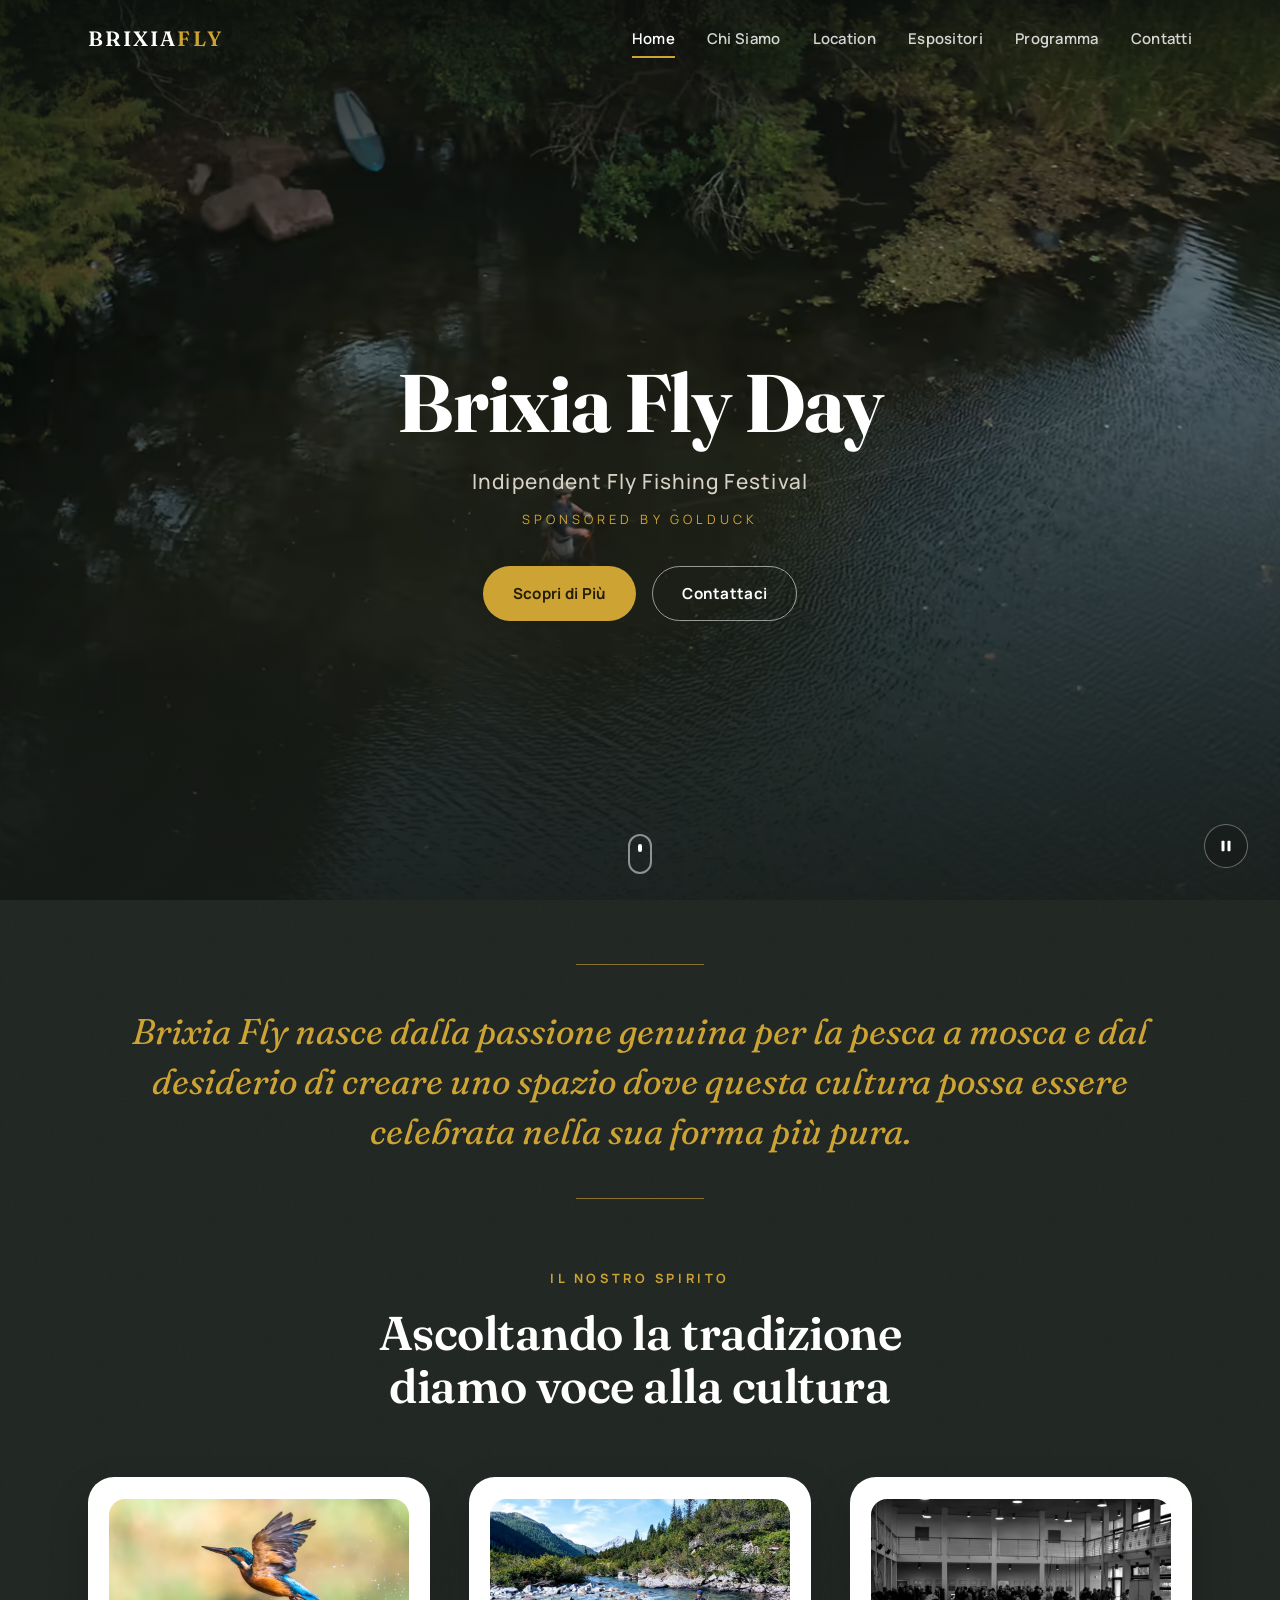
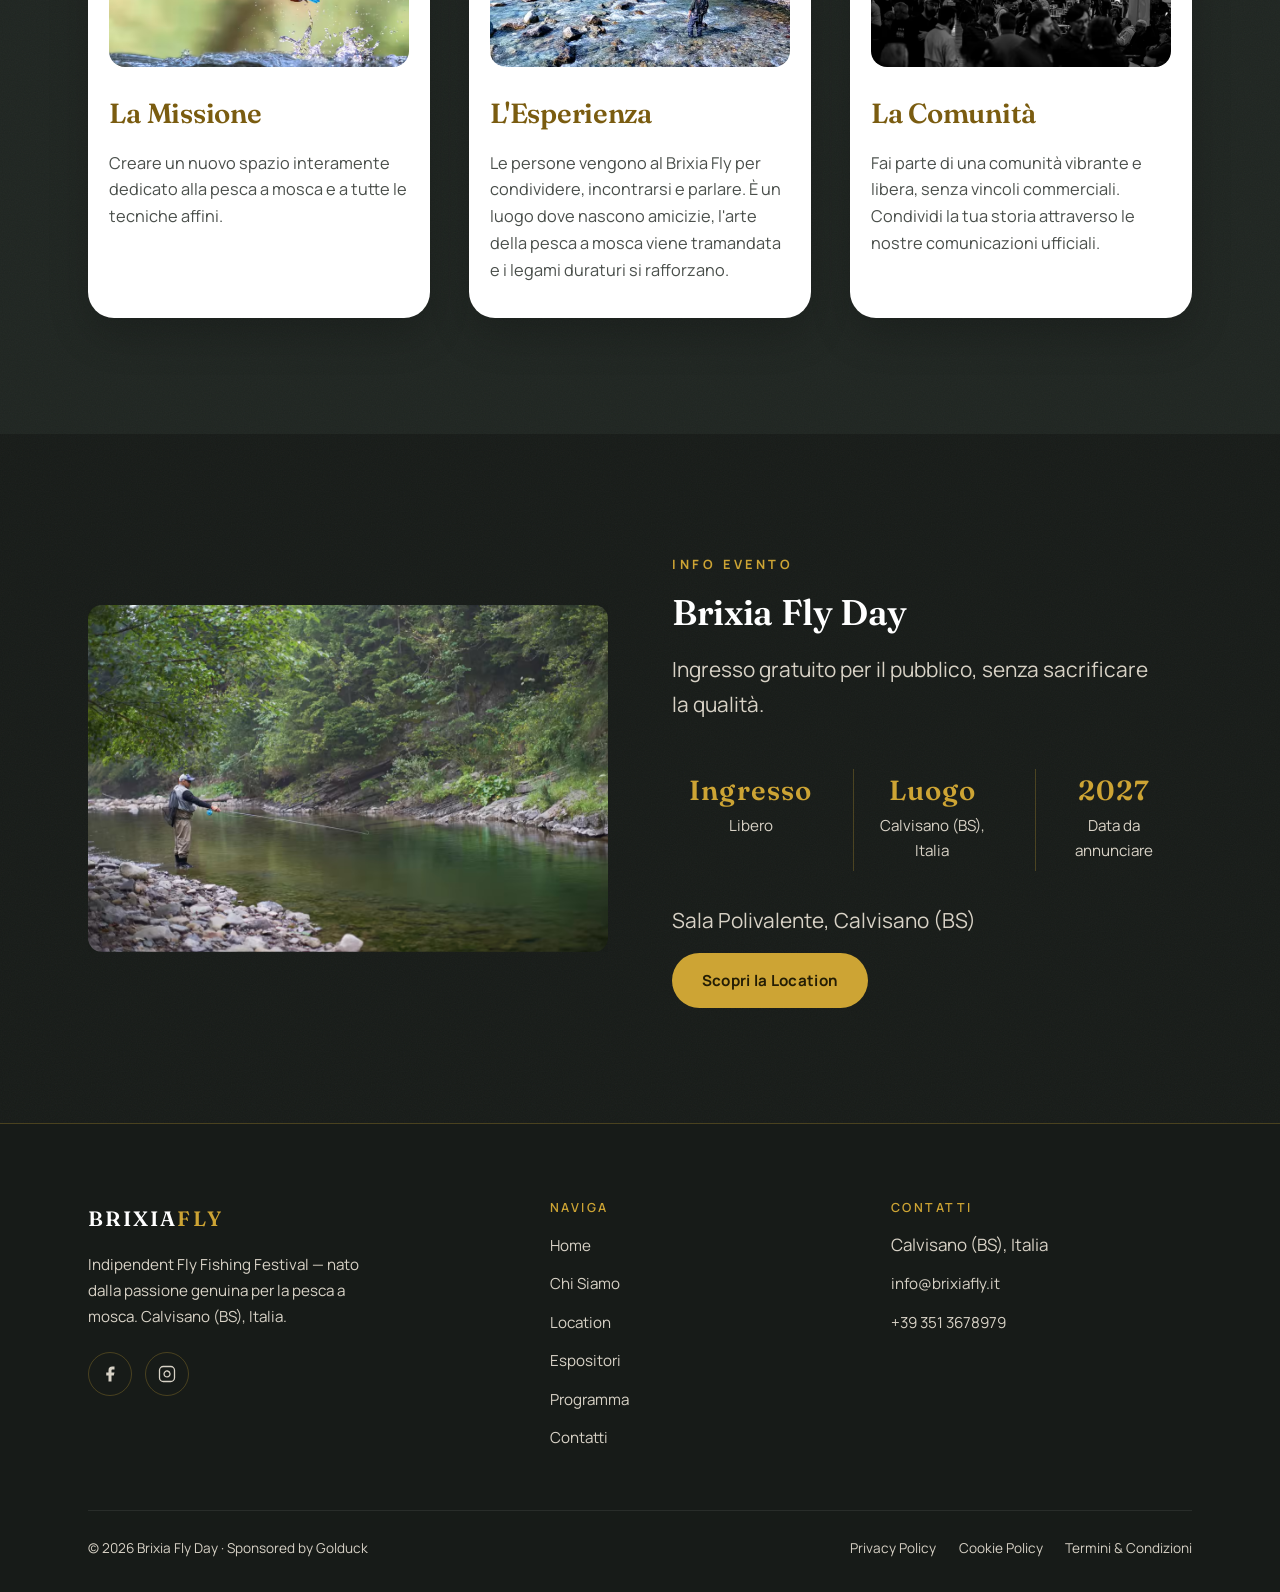
==== commit 6bc4b9bb: "aggiunte immagini home e contatti, aggiunti effetti ed aggiornati font e contesti con favicon" ====
--- a/index.html
+++ b/index.html
@@ -5,13 +5,101 @@
   <meta name="viewport" content="width=device-width, initial-scale=1">
   <title>Home | Brixia Fly Official</title>
   <meta name="description" content="Brixia Fly Day — Indipendent Fly Fishing Festival. Nato dalla passione genuina per la pesca a mosca. Calvisano (BS), Italia — 2027. Ingresso gratuito.">
+  <link rel="canonical" href="https://www.brixiafly.it/">
+
+  <!-- Icone -->
+  <link rel="icon" href="favicon.ico" sizes="32x32">
+  <link rel="icon" href="assets/img/favicon-32.png" type="image/png" sizes="32x32">
+  <link rel="apple-touch-icon" href="assets/img/apple-touch-icon.png">
+  <link rel="manifest" href="site.webmanifest">
+  <meta name="theme-color" content="#1f2521">
+
+  <!-- Anteprima nelle condivisioni (WhatsApp, Facebook, Instagram, X) -->
+  <meta property="og:type" content="website">
+  <meta property="og:site_name" content="Brixia Fly Day">
+  <meta property="og:locale" content="it_IT">
+  <meta property="og:title" content="Brixia Fly Day — Indipendent Fly Fishing Festival">
+  <meta property="og:description" content="Nato dalla passione genuina per la pesca a mosca. Calvisano (BS), Italia — 2027. Ingresso gratuito.">
+  <meta property="og:url" content="https://www.brixiafly.it/">
+  <meta property="og:image" content="https://www.brixiafly.it/assets/img/og-brixiafly.png">
+  <meta property="og:image:width" content="1200">
+  <meta property="og:image:height" content="630">
+  <meta property="og:image:alt" content="Il marchio del Brixia Fly Day: la Vittoria Alata di Brescia che lancia a mosca">
+  <meta name="twitter:card" content="summary_large_image">
+
   <link rel="preconnect" href="https://fonts.googleapis.com">
   <link rel="preconnect" href="https://fonts.gstatic.com" crossorigin>
-  <link href="https://fonts.googleapis.com/css2?family=Hedvig+Letters+Serif&family=Manrope:wght@400;500;600;700;800&display=swap" rel="stylesheet">
+  <link href="https://fonts.googleapis.com/css2?family=Fraunces:ital,opsz,wght,SOFT,WONK@0,9..144,400..700,0..100,0..1;1,9..144,400..700,0..100,0..1&family=Manrope:wght@400;500;600;700&display=swap" rel="stylesheet">
   <link rel="stylesheet" href="assets/css/style.css">
   <script src="assets/js/main.js" defer></script>
+
+  <!-- Dati strutturati -->
+  <script type="application/ld+json">
+  {
+    "@context": "https://schema.org",
+    "@type": "Organization",
+    "name": "Brixia Fly Day",
+    "alternateName": "Brixia Fly",
+    "url": "https://www.brixiafly.it/",
+    "logo": "https://www.brixiafly.it/assets/img/icon-512.png",
+    "image": "https://www.brixiafly.it/assets/img/og-brixiafly.png",
+    "description": "Indipendent Fly Fishing Festival — nato dalla passione genuina per la pesca a mosca. Calvisano (BS), Italia.",
+    "email": "info@brixiafly.it",
+    "telephone": "+39 351 3678979",
+    "address": {
+      "@type": "PostalAddress",
+      "addressLocality": "Calvisano",
+      "addressRegion": "BS",
+      "addressCountry": "IT"
+    }
+  }
+  </script>
+
+  <!-- Scheda evento per Google: pronta, manca solo la data del 2027.
+       Appena è ufficiale, togli questo commento e compila startDate ed endDate
+       (formato ISO, es. "2027-01-16"). Senza startDate Google scarta la scheda,
+       per questo non è già attiva.
+
+  <script type="application/ld+json">
+  {
+    "@context": "https://schema.org",
+    "@type": "Event",
+    "name": "Brixia Fly Day 2027",
+    "description": "Indipendent Fly Fishing Festival. Ingresso gratuito.",
+    "startDate": "2027-01-00",
+    "endDate": "2027-01-00",
+    "eventStatus": "https://schema.org/EventScheduled",
+    "eventAttendanceMode": "https://schema.org/OfflineEventAttendanceMode",
+    "image": "https://www.brixiafly.it/assets/img/og-brixiafly.png",
+    "location": {
+      "@type": "Place",
+      "name": "Sala Polivalente Santa Beata Cristina",
+      "address": {
+        "@type": "PostalAddress",
+        "addressLocality": "Calvisano",
+        "addressRegion": "BS",
+        "addressCountry": "IT"
+      }
+    },
+    "organizer": {
+      "@type": "Organization",
+      "name": "Brixia Fly Day",
+      "url": "https://www.brixiafly.it/"
+    },
+    "offers": {
+      "@type": "Offer",
+      "price": "0",
+      "priceCurrency": "EUR",
+      "availability": "https://schema.org/InStock",
+      "url": "https://www.brixiafly.it/"
+    }
+  }
+  </script>
+  -->
 </head>
 <body>
+
+  <a class="skip-link" href="#contenuto">Salta al contenuto</a>
 
   <!-- HEADER -->
   <header class="site-header">
@@ -29,13 +117,26 @@
     </div>
   </header>
 
-  <main>
+  <main id="contenuto">
     <!-- HERO -->
     <section class="hero">
-      <div class="hero__bg"><img src="assets/img/hero-home.svg" alt=""></div>
+      <div class="hero__bg">
+        <!-- Il fermo immagine è il primo fotogramma del video: è lui l'elemento
+             che decide la velocità percepita della home, quindi resta sempre. -->
+        <picture>
+          <source srcset="assets/img/hero-home.avif" type="image/avif">
+          <source srcset="assets/img/hero-home.webp" type="image/webp">
+          <img src="assets/img/hero-home.jpg" alt="" width="1920" height="1080" fetchpriority="high" decoding="async">
+        </picture>
+        <!-- Il video si sovrappone solo da schermo largo, senza reduced motion e
+             senza risparmio dati attivo: altrove non viene nemmeno scaricato.
+             La sorgente sta in data-video proprio per questo. -->
+        <video class="hero__video" muted loop playsinline preload="none" aria-hidden="true"
+               width="1600" height="900" data-video="assets/video/hero-brixiafly.mp4"></video>
+      </div>
       <div class="container">
         <div class="hero__inner">
-          <h1 class="reveal in">Brixia Fly Day</h1>
+          <h1 class="reveal in" data-split>Brixia Fly Day</h1>
           <p class="hero__subtitle reveal in" data-delay="1">Indipendent Fly Fishing Festival</p>
           <p class="hero__sponsor reveal in" data-delay="2">Sponsored by Golduck</p>
           <div class="hero__actions reveal in" data-delay="3">
@@ -44,6 +145,13 @@
           </div>
         </div>
       </div>
+      <!-- Comando di pausa: un video che parte da solo e dura più di 5 secondi
+           deve poter essere fermato (WCAG 2.2.2). Lo mostra il JS solo quando
+           il video sta effettivamente andando. -->
+      <button class="hero__motion" type="button" hidden aria-label="Metti in pausa il video di sfondo">
+        <svg class="hero__motion-pause" viewBox="0 0 24 24" fill="currentColor" aria-hidden="true"><rect x="6" y="5" width="4" height="14" rx="1"/><rect x="14" y="5" width="4" height="14" rx="1"/></svg>
+        <svg class="hero__motion-play" viewBox="0 0 24 24" fill="currentColor" aria-hidden="true"><path d="M8 5.5v13l11-6.5z"/></svg>
+      </button>
       <span class="scroll-cue" aria-hidden="true"></span>
     </section>
 
@@ -63,25 +171,34 @@
         </div>
         <div class="grid grid-3">
           <article class="card card--photo reveal" data-delay="1">
-            <!-- ► IMMAGINE 1 — sostituisci src (e alt) qui sotto. Consigliato: foto 1600×900 (16:9), .jpg o .webp -->
             <div class="card__media">
-              <img src="assets/img/placeholder-wide.svg" alt="Una mosca artificiale montata a mano" loading="lazy">
+              <picture>
+                <source srcset="assets/img/card-missione.avif" type="image/avif">
+                <source srcset="assets/img/card-missione.webp" type="image/webp">
+                <img src="assets/img/card-missione.jpg" alt="Un martin pescatore si alza in volo dall'acqua" width="900" height="506" loading="lazy" decoding="async">
+              </picture>
             </div>
             <h3>La Missione</h3>
             <p>Creare un nuovo spazio interamente dedicato alla pesca a mosca e a tutte le tecniche affini.</p>
           </article>
           <article class="card card--photo reveal" data-delay="2">
-            <!-- ► IMMAGINE 2 — sostituisci src (e alt) qui sotto. Consigliato: foto 1600×900 (16:9), .jpg o .webp -->
             <div class="card__media">
-              <img src="assets/img/placeholder-wide.svg" alt="Pescatore a mosca in un torrente di montagna" loading="lazy">
+              <picture>
+                <source srcset="assets/img/card-esperienza.avif" type="image/avif">
+                <source srcset="assets/img/card-esperienza.webp" type="image/webp">
+                <img src="assets/img/card-esperienza.jpg" alt="Pescatore a mosca in guado in un torrente alpino, fra le montagne" width="900" height="506" loading="lazy" decoding="async">
+              </picture>
             </div>
             <h3>L'Esperienza</h3>
             <p>Le persone vengono al Brixia Fly per condividere, incontrarsi e parlare. È un luogo dove nascono amicizie, l'arte della pesca a mosca viene tramandata e i legami duraturi si rafforzano.</p>
           </article>
           <article class="card card--photo reveal" data-delay="3">
-            <!-- ► IMMAGINE 3 — sostituisci src (e alt) qui sotto. Consigliato: foto 1600×900 (16:9), .jpg o .webp -->
             <div class="card__media">
-              <img src="assets/img/placeholder-wide.svg" alt="Il pubblico del Brixia Fly Day nella sala espositiva" loading="lazy">
+              <picture>
+                <source srcset="assets/img/card-comunita.avif" type="image/avif">
+                <source srcset="assets/img/card-comunita.webp" type="image/webp">
+                <img src="assets/img/card-comunita.jpg" alt="Il pubblico del Brixia Fly Day affollato nella sala espositiva" width="900" height="506" loading="lazy" decoding="async">
+              </picture>
             </div>
             <h3>La Comunità</h3>
             <p>Fai parte di una comunità vibrante e libera, senza vincoli commerciali. Condividi la tua storia attraverso le nostre comunicazioni ufficiali.</p>
@@ -95,7 +212,11 @@
       <div class="container">
         <div class="split">
           <div class="split__media reveal">
-            <img src="assets/img/placeholder-wide.svg" alt="Sala Polivalente di Calvisano">
+            <picture>
+              <source srcset="assets/img/evento-fiume.avif" type="image/avif">
+              <source srcset="assets/img/evento-fiume.webp" type="image/webp">
+              <img src="assets/img/evento-fiume.jpg" alt="Pescatore a mosca lancia sulla riva di un fiume immerso nel verde" width="1200" height="800" loading="lazy" decoding="async">
+            </picture>
           </div>
           <div class="reveal" data-delay="1">
             <span class="eyebrow">Info Evento</span>
--- a/assets/css/style.css
+++ b/assets/css/style.css
@@ -1,7 +1,7 @@
 /* =====================================================================
    BRIXIA FLY DAY — clone statico
    Palette:  verde scuro #1F2521 · oro #CDA434 · crema #EFE9DC · bianco
-   Font:     Hedvig Letters Serif (titoli) · Manrope (corpo)
+   Font:     Fraunces (titoli, variabile: opsz/wght/SOFT/WONK) · Manrope (corpo)
    ===================================================================== */
 
 /* ----- Design tokens ----- */
@@ -11,6 +11,9 @@
   --bg-dark-2:  #232a25;
   --gold:       #cda434;
   --gold-dark:  #c0a123;
+  /* oro per i fondi chiari: l'oro pieno su crema si ferma a 1.9:1, questo arriva
+     a 5.2:1 su crema e 6.2:1 su bianco (WCAG AA richiede 4.5:1) */
+  --gold-ink:   #7a5c10;
   --cream:      #efe9dc;
   --cream-dim:  #d8d2c6;
   --white:      #ffffff;
@@ -18,8 +21,17 @@
   --ink-soft:   #4a4f4b;
   --line:       rgba(205,164,52,.28);
 
-  --font-serif: "Hedvig Letters Serif", Georgia, "Times New Roman", serif;
+  --font-serif: "Fraunces", Georgia, "Times New Roman", serif;
   --font-sans:  "Manrope", -apple-system, BlinkMacSystemFont, "Segoe UI", Roboto, sans-serif;
+
+  /* Scala tipografica fluida: sei gradini, un solo posto dove regolarli.
+     Ogni titolo del sito pesca da qui — niente più clamp() sparsi nel file o nell'HTML. */
+  --step-1: clamp(1.1rem, 1.02rem + .35vw, 1.35rem);  /* lead, occhielli lunghi */
+  --step-2: clamp(1.4rem, 1.25rem + .6vw,  1.9rem);   /* h3: card, chip, travel, h2 legali */
+  --step-3: clamp(1.6rem, 1.35rem + 1.1vw, 2.6rem);   /* h2 secondari, statement, citazione */
+  --step-4: clamp(2rem,   1.6rem + 1.7vw,  3.2rem);   /* h2 di sezione, h1 pagine legali */
+  --step-5: clamp(2.4rem, 1.9rem + 2.1vw,  4rem);     /* h1 pagine interne */
+  --step-6: clamp(2.8rem, 1.9rem + 4vw,    5.4rem);   /* h1 hero della home */
 
   --container: 1200px;
   --gutter: clamp(1.25rem, 4vw, 3rem);
@@ -27,6 +39,13 @@
   --radius: 30px;
   --ease: cubic-bezier(.22,.61,.36,1);
 
+  /* colore dell'anello di focus: scuro di default, riassegnato in oro sui fondi scuri */
+  --focus: var(--gold-ink);
+
+  /* ritmo della comparsa parola per parola — vale sia per lo statement sia per l'h1 dell'hero */
+  --stagger: 38ms;   /* ritardo fra una parola e la successiva */
+  --lead-in: 180ms;  /* attesa prima che parta la prima parola */
+
   /* spazio vuoto sopra e sotto il blocco statement — unica manopola */
   --statement-space: clamp(2.5rem, 5vw, 4rem);
 }
@@ -34,7 +53,7 @@
 /* ----- Reset ----- */
 *,*::before,*::after { box-sizing: border-box; }
 * { margin: 0; }
-html { scroll-behavior: smooth; -webkit-text-size-adjust: 100%; }
+html { scroll-behavior: smooth; scroll-padding-top: var(--header-h); -webkit-text-size-adjust: 100%; }
 body {
   font-family: var(--font-sans);
   font-size: 17px;
@@ -45,34 +64,81 @@
   overflow-x: hidden;
 }
 img { max-width: 100%; display: block; height: auto; }
+picture { display: block; }
+p { text-wrap: pretty; }   /* evita l'ultima riga con una parola sola */
 a { color: inherit; text-decoration: none; }
 ul { list-style: none; padding: 0; }
 button { font: inherit; cursor: pointer; }
-h1,h2,h3,h4 { font-family: var(--font-serif); font-weight: 700; line-height: 1.12; }
+/* Fraunces è variabile: 600 è un semibold reale, non il grassetto sintetico di prima.
+   font-optical-sizing assottiglia le grazie nei titoli grandi e le ingrossa in quelli piccoli. */
+h1,h2,h3,h4 {
+  font-family: var(--font-serif); font-weight: 600;
+  line-height: 1.12; letter-spacing: -.01em;
+  font-optical-sizing: auto;
+  text-wrap: balance;   /* distribuisce le righe invece di lasciare una parola orfana */
+}
+
+/* ----- Focus da tastiera ----- */
+:focus-visible { outline: 2px solid var(--focus); outline-offset: 3px; border-radius: 3px; }
+/* sui fondi scuri l'anello passa all'oro pieno, sulle schede chiare torna scuro */
+.dark, .darker, .hero, .site-header, .site-footer { --focus: var(--gold); }
+.card--light, .card--photo { --focus: var(--gold-ink); }
+
+/* ----- Skip link ----- */
+.skip-link {
+  position: fixed; top: .5rem; left: var(--gutter); z-index: 100;
+  transform: translateY(-250%);
+  padding: .7rem 1.2rem; border-radius: 10px;
+  background: var(--gold); color: #241d05;
+  font-weight: 700; font-size: .9rem;
+  transition: transform .25s var(--ease);
+}
+.skip-link:focus { transform: none; }
 
 /* ----- Layout helpers ----- */
 .container { width: 100%; max-width: var(--container); margin-inline: auto; padding-inline: var(--gutter); }
 .section { padding-block: clamp(4rem, 9vw, 8rem); }
 .section--tight { padding-block: clamp(3rem, 6vw, 5rem); }
 .dark  { background: var(--bg-dark); color: var(--cream); }
-.dark h1,.dark h2,.dark h3 { color: var(--white); }
 .darker { background: var(--bg-darker); color: var(--cream); }
+/* .dark e .darker sono due fondi scuri diversi ma con lo stesso trattamento del testo:
+   ogni regola di colore va scritta per entrambi, altrimenti su .darker resta il colore
+   pensato per il fondo chiaro (era il caso di .lead e .section-head p: 2.05:1). */
+.dark h1, .dark h2, .dark h3,
+.darker h1, .darker h2, .darker h3 { color: var(--white); }
+
+/* Grana finissima sulle sole sezioni scure: dà il senso della carta stampata e
+   maschera il banding dei gradienti. È un'immagine tassellata, non un filtro:
+   costa una rasterizzazione e basta. Non tocca body.dark delle pagine legali. */
+.section.dark, .section.darker { position: relative; }
+.section.dark::after, .section.darker::after {
+  content: ""; position: absolute; inset: 0; z-index: 0;
+  pointer-events: none; opacity: .04;
+  background-image: url("data:image/svg+xml,%3Csvg xmlns='http://www.w3.org/2000/svg' width='140' height='140'%3E%3Cfilter id='n'%3E%3CfeTurbulence type='fractalNoise' baseFrequency='.85' numOctaves='3' stitchTiles='stitch'/%3E%3C/filter%3E%3Crect width='100%25' height='100%25' filter='url(%23n)'/%3E%3C/svg%3E");
+}
+.section.dark > .container, .section.darker > .container { position: relative; z-index: 1; }
 .eyebrow {
   font-family: var(--font-sans);
   font-size: .8rem; font-weight: 700;
   letter-spacing: .28em; text-transform: uppercase;
-  color: var(--gold);
+  color: var(--gold-ink);   /* default = fondo chiaro */
   margin-bottom: 1.1rem; display: inline-block;
 }
-.lead { font-size: clamp(1.05rem, 1.6vw, 1.35rem); line-height: 1.65; color: var(--ink-soft); }
-.dark .lead { color: var(--cream-dim); }
+.dark .eyebrow, .darker .eyebrow, .hero .eyebrow { color: var(--gold); }
+/* le schede chiare restano chiare anche dentro una sezione scura */
+.card--light .eyebrow, .card--photo .eyebrow { color: var(--gold-ink); }
+.lead { font-size: var(--step-1); line-height: 1.65; color: var(--ink-soft); }
+.dark .lead, .darker .lead { color: var(--cream-dim); }
 .measure { max-width: 62ch; }
 .center { text-align: center; }
 .mx-auto { margin-inline: auto; }
 
 /* ----- Buttons ----- */
 .btn {
-  display: inline-flex; align-items: center; gap: .5rem;
+  /* justify-content serve quando il bottone viene stirato dal contenitore —
+     nel form è una cella di griglia, quindi occupa tutta la larghezza e senza
+     questa riga il testo resterebbe agganciato a un lato invece che al centro */
+  display: inline-flex; align-items: center; justify-content: center; gap: .5rem;
   padding: .85rem 1.8rem;
   border-radius: var(--radius);
   font-weight: 700; font-size: .95rem;
@@ -99,12 +165,38 @@
 }
 .site-header .container { display: flex; align-items: center; justify-content: space-between; }
 .brand {
-  font-family: var(--font-serif); font-weight: 700;
-  font-size: 1.3rem; letter-spacing: .14em; color: var(--white);
+  font-family: var(--font-serif); font-weight: 600;
+  font-size: 1.3rem; letter-spacing: .1em; color: var(--white);
   text-transform: uppercase;
 }
 .brand span { color: var(--gold); }
 .site-header.scrolled { background: rgba(23,27,24,.78); backdrop-filter: blur(14px); box-shadow: 0 1px 0 var(--line); }
+
+/* Velo scuro in cima: finché l'header è trasparente il menu bianco appoggia
+   direttamente sulla foto dell'hero, e su uno scatto luminoso sparisce.
+   Si dissolve quando l'header prende il suo fondo solido. */
+.site-header::before {
+  content: ""; position: absolute; inset: 0 0 auto 0; height: 180%;
+  background: linear-gradient(180deg, rgba(10,13,11,.6), transparent);
+  pointer-events: none; z-index: -1;
+  transition: opacity .35s var(--ease);
+}
+.site-header.scrolled::before { opacity: 0; }
+
+/* Filo d'oro di avanzamento lettura, legato allo scroll e senza una riga di JS.
+   Dove le scroll-driven animation non ci sono, semplicemente non compare. */
+@supports (animation-timeline: scroll()) {
+  .site-header::after {
+    content: ""; position: absolute; left: 0; bottom: 0; height: 2px; width: 100%;
+    background: var(--gold); transform: scaleX(0); transform-origin: 0 50%;
+    animation-name: read-progress;
+    animation-timing-function: linear;
+    animation-fill-mode: both;
+    animation-duration: auto;
+    animation-timeline: scroll(root block);
+  }
+  @keyframes read-progress { to { transform: scaleX(1); } }
+}
 
 .nav { display: flex; align-items: center; gap: 2rem; }
 .nav a {
@@ -134,33 +226,91 @@
 /* =====================================================================
    HERO
    ===================================================================== */
+/* isolation crea uno stacking context locale: sfondo e velo restano dentro l'hero
+   invece di finire dietro al body (com'era con gli z-index negativi) */
 .hero {
-  position: relative; min-height: 100svh;
+  position: relative; isolation: isolate; overflow: hidden; min-height: 100svh;
   display: flex; align-items: center;
   color: var(--white); text-align: center;
   padding-top: var(--header-h);
 }
 .hero--inner { min-height: 68vh; }
-.hero__bg { position: absolute; inset: 0; z-index: -2; }
+.hero > .container { position: relative; z-index: 2; }
+/* l'8% in più sopra e sotto è il margine di manovra della parallasse:
+   senza, scorrendo si scoprirebbe il bordo dello sfondo */
+.hero__bg { position: absolute; inset: -8% 0; z-index: 0; }
+.hero__bg picture { display: block; width: 100%; height: 100%; }
 .hero__bg img { width: 100%; height: 100%; object-fit: cover; }
+
+/* Video di sfondo: sta sopra il fermo immagine e compare in dissolvenza solo
+   quando ha davvero iniziato a scorrere, così non si vede mai un buco nero. */
+.hero__video {
+  position: absolute; inset: 0;
+  width: 100%; height: 100%; object-fit: cover;
+  opacity: 0; transition: opacity 1s var(--ease);
+}
+.hero__video.is-playing { opacity: 1; }
+
+/* Comando di pausa del video (WCAG 2.2.2). 44px: è anche un bersaglio touch. */
+.hero__motion {
+  position: absolute; z-index: 3;
+  right: clamp(1rem, 3vw, 2rem); bottom: clamp(1rem, 3vw, 2rem);
+  width: 44px; height: 44px; border-radius: 50%;
+  display: grid; place-items: center;
+  background: rgba(23,27,24,.55); border: 1px solid rgba(255,255,255,.35);
+  color: var(--white); backdrop-filter: blur(6px);
+  transition: background-color .25s var(--ease), border-color .25s var(--ease);
+}
+.hero__motion:hover { background: rgba(23,27,24,.85); border-color: var(--white); }
+.hero__motion svg { width: 18px; height: 18px; }
+.hero__motion .hero__motion-play { display: none; }
+.hero__motion.is-paused .hero__motion-pause { display: none; }
+.hero__motion.is-paused .hero__motion-play { display: block; }
+
+/* Parallasse legata allo scroll: lo sfondo resta indietro rispetto al testo.
+   `exit` copre esattamente il tratto in cui l'hero esce dallo schermo. */
+@supports (animation-timeline: view()) {
+  .hero__bg {
+    animation-name: hero-parallax;
+    animation-timing-function: linear;
+    animation-fill-mode: both;
+    animation-duration: auto;
+    animation-timeline: view();
+    animation-range: exit 0% exit 100%;
+  }
+  @keyframes hero-parallax { to { transform: translateY(8%); } }
+}
 .hero::after {
-  content: ""; position: absolute; inset: 0; z-index: -1;
+  content: ""; position: absolute; inset: 0; z-index: 1;
   background: linear-gradient(180deg, rgba(23,27,24,.55) 0%, rgba(23,27,24,.35) 40%, rgba(23,27,24,.85) 100%);
 }
 .hero__inner { max-width: 900px; margin-inline: auto; }
+/* tracking negativo: su un serif da display la spaziatura larga sfilaccia la parola */
 .hero h1 {
-  font-size: clamp(2.8rem, 8vw, 5.4rem);
-  letter-spacing: .08em; margin-bottom: 1rem;
-}
-.hero--inner h1 { font-size: clamp(2.4rem, 6vw, 4rem); letter-spacing: .04em; }
+  font-size: var(--step-6); font-weight: 700;
+  letter-spacing: -.015em; margin-bottom: 1rem;
+  --stagger: 55ms; --lead-in: 150ms;
+}
+.hero--inner h1 { font-size: var(--step-5); letter-spacing: -.01em; }
+/* L'h1 è già in viewport al caricamento, quindi qui la comparsa è un'animazione
+   (parte da sola). Nello statement è invece una transizione, innescata dallo
+   scroll reveal. Nessun opacity:0 statico: se le animazioni sono disattivate
+   il titolo resta semplicemente visibile. */
+.hero h1 .word {
+  animation: word-in .9s var(--ease) both;
+  animation-delay: calc(var(--lead-in) + var(--i) * var(--stagger));
+}
+@keyframes word-in {
+  from { opacity: 0; transform: translateY(.35em); filter: blur(8px); }
+}
 .hero__subtitle {
-  font-size: clamp(1rem, 2.2vw, 1.4rem); font-weight: 500;
+  font-size: var(--step-1); font-weight: 500;
   letter-spacing: .05em; color: var(--cream-dim); margin-bottom: .6rem;
 }
 .hero__sponsor { font-size: .8rem; letter-spacing: .32em; color: var(--gold); text-transform: uppercase; margin-bottom: 2.2rem; }
 .hero__actions { display: flex; gap: 1rem; justify-content: center; flex-wrap: wrap; }
 .scroll-cue {
-  position: absolute; bottom: 26px; left: 50%; transform: translateX(-50%);
+  position: absolute; bottom: 26px; left: 50%; z-index: 2; transform: translateX(-50%);
   width: 24px; height: 40px; border: 2px solid rgba(255,255,255,.5); border-radius: 14px;
 }
 .scroll-cue::after {
@@ -173,9 +323,17 @@
    SECTION TITLES + GRIDS
    ===================================================================== */
 .section-head { max-width: 760px; margin: 0 auto clamp(2.5rem,5vw,4rem); text-align: center; }
-.section-head h2 { font-size: clamp(2rem, 4.5vw, 3.2rem); margin-bottom: 1.1rem; }
-.section-head p { color: var(--ink-soft); font-size: 1.1rem; }
-.dark .section-head p { color: var(--cream-dim); }
+.section-head h2 { font-size: var(--step-4); margin-bottom: 1.1rem; }
+.section-head p { color: var(--ink-soft); font-size: var(--step-1); }
+
+/* Blocco di chiusura pagina: titolo + lead + bottone, centrati.
+   Sostituisce i clamp() e i margini che erano scritti inline nell'HTML. */
+.cta h1 { font-size: var(--step-4); margin-bottom: 1rem; }
+.cta h2 { font-size: var(--step-3); margin-bottom: 1rem; }
+.cta .lead { margin-bottom: 2rem; }
+/* prima sezione di una pagina senza hero (404, legali): scavalca l'header fisso */
+.section--top { padding-top: calc(var(--header-h) + 5rem); }
+.dark .section-head p, .darker .section-head p { color: var(--cream-dim); }
 
 .grid { display: grid; gap: clamp(1.5rem, 3vw, 2.5rem); }
 .grid-2 { grid-template-columns: repeat(2, 1fr); }
@@ -188,15 +346,28 @@
   border-radius: 16px; padding: 2.2rem 2rem;
   transition: transform .3s var(--ease), border-color .3s var(--ease), background-color .3s var(--ease);
 }
-.dark .card:hover { transform: translateY(-6px); border-color: var(--gold); background: rgba(205,164,52,.06); }
-.card--light { background: var(--white); border-color: rgba(0,0,0,.06); box-shadow: 0 10px 30px rgba(31,37,33,.06); }
+.dark .card:hover, .darker .card:hover { transform: translateY(-6px); border-color: var(--gold); background: rgba(205,164,52,.06); }
+.card--light { background: var(--white); border-color: rgba(0,0,0,.06); border-radius: 16px; box-shadow: 0 10px 30px rgba(31,37,33,.06); }
 .card--light:hover { transform: translateY(-6px); box-shadow: 0 18px 44px rgba(31,37,33,.12); }
-.card h3 { color: var(--gold); font-size: 1.5rem; margin-bottom: .8rem; }
+.card h3 { color: var(--gold); font-size: var(--step-2); margin-bottom: .8rem; }
 .card__icon {
   width: 52px; height: 52px; margin-bottom: 1.2rem; color: var(--gold);
   display: grid; place-items: center;
 }
 .card__icon svg { width: 34px; height: 34px; }
+/* Le icone si disegnano invece di comparire. --len è la lunghezza reale del
+   tracciato e la calcola main.js; se manca — perché l'utente ha chiesto meno
+   animazioni o perché il JS non gira — il fallback 0 toglie il tratteggio e
+   l'icona è già intera. */
+.card__icon svg :is(path, circle, line, rect, polyline, polygon) {
+  stroke-dasharray: var(--len, 0);
+  stroke-dashoffset: var(--len, 0);
+  transition: stroke-dashoffset 1.1s var(--ease) .15s;
+}
+.reveal.in .card__icon svg :is(path, circle, line, rect, polyline, polygon) { stroke-dashoffset: 0; }
+/* dopo .card h3, altrimenti a parità di specificità vincerebbe il titolo oro */
+.card--light h3 { color: var(--ink); font-size: var(--step-2); margin: .3rem 0 .8rem; }
+.card--light p  { color: var(--ink-soft); }
 
 /* Photo card — foto in alto, titolo oro, testo (sezione "Il nostro spirito") */
 .card--photo {
@@ -209,19 +380,20 @@
   padding: var(--card-pad) var(--card-pad) calc(var(--card-pad) + .8rem);
   box-shadow: 0 18px 40px rgba(0,0,0,.18);
 }
-.dark .card--photo:hover {
+.dark .card--photo:hover, .darker .card--photo:hover {
   background: var(--white); border-color: transparent;
   box-shadow: 0 26px 54px rgba(0,0,0,.26);
 }
 .card__media { border-radius: 16px; overflow: hidden; background: var(--bg-dark-2); }
 .card__media img { width: 100%; aspect-ratio: var(--card-ratio); object-fit: cover; }
 .card--photo h3 {
-  font-family: var(--font-serif); color: var(--gold);
-  font-size: clamp(1.45rem, 2.3vw, 1.9rem);
+  font-family: var(--font-serif); color: var(--gold-ink);   /* scheda bianca */
+  font-size: var(--step-2);
   margin: clamp(1.4rem, 2.4vw, 2rem) 0 0;
 }
+/* corpo in Manrope come tutto il resto del sito: il serif resta al titolo */
 .card--photo p {
-  font-family: var(--font-serif); color: var(--ink-soft);
+  color: var(--ink-soft);
   font-size: 1.02rem; line-height: 1.65;
   margin: clamp(.9rem, 1.6vw, 1.3rem) 0 0;
 }
@@ -229,14 +401,53 @@
 /* Split (image + text) */
 .split { display: grid; grid-template-columns: 1fr 1fr; gap: clamp(2rem, 5vw, 4.5rem); align-items: center; }
 .split--reverse .split__media { order: 2; }
-.split__media img { width: 100%; border-radius: 14px; box-shadow: 0 20px 50px rgba(23,27,24,.25); }
-.split h2 { font-size: clamp(1.8rem, 3.5vw, 2.7rem); margin-bottom: 1.2rem; }
+/* proporzione fissa: riserva lo spazio prima che la foto arrivi (niente salti di layout)
+   e tiene allineate le due colonne anche con sorgenti di formato diverso */
+.split__media img {
+  width: 100%; border-radius: 14px; box-shadow: 0 20px 50px rgba(23,27,24,.25);
+  aspect-ratio: 3 / 2; object-fit: cover;
+}
+.split__media--tall img { aspect-ratio: 3 / 4; }   /* foto verticali */
+/* La mappa è un iframe, non un'immagine: le regole di .split__media img non lo
+   toccano, quindi va vestito a parte. width:100% annulla il width="600" del
+   codice di incorporamento, che altrimenti sfonda la colonna. */
+.split__media--map iframe {
+  display: block; width: 100%; height: auto;
+  aspect-ratio: 3 / 2; border: 0;
+  border-radius: 14px; box-shadow: 0 20px 50px rgba(23,27,24,.25);
+}
+.split h2 { font-size: var(--step-3); margin-bottom: 1.2rem; }
 .split .eyebrow + h2 { margin-top: 0; }
 .split p + p { margin-top: 1rem; }
 
+/* Indice degli approfondimenti del programma: numerale fantasma dietro il testo.
+   È decorativo (aria-hidden nell'HTML), serve solo a rompere la monotonia di
+   sei split identici uno dopo l'altro. */
+.split__text { position: relative; }
+.split__text > *:not(.split__num) { position: relative; z-index: 1; }
+.split__num {
+  position: absolute; top: -.42em; left: -.05em; z-index: 0;
+  font-family: var(--font-serif); font-weight: 600;
+  font-size: clamp(4.5rem, 9vw, 7.5rem); line-height: 1;
+  color: var(--gold); opacity: .12;
+  pointer-events: none; user-select: none;
+}
+
+/* La foto si scopre dall'alto invece di salire in dissolvenza: il contenitore
+   .reveal viene neutralizzato, altrimenti sarebbero due movimenti sovrapposti. */
+.split__media.reveal { opacity: 1; transform: none; transition: none; }
+.split__media.reveal img { clip-path: inset(0 0 100% 0); transition: clip-path 1s var(--ease); }
+.split__media.reveal.in img { clip-path: inset(0 0 0 0); }
+
 /* Stats */
 .stats { display: grid; grid-template-columns: repeat(3,1fr); gap: 2rem; text-align: center; }
-.stat__num { font-family: var(--font-serif); font-weight: 700; color: var(--gold); font-size: clamp(2.6rem, 6vw, 4.5rem); line-height: 1; }
+/* i numeri restano fuori dalla scala del testo: sono un elemento grafico a sé.
+   tabular-nums dà a ogni cifra la stessa larghezza, così 2500 e 3000 non ballano. */
+.stat__num {
+  font-family: var(--font-serif); font-weight: 700; color: var(--gold);
+  font-size: clamp(2.6rem, 6vw, 4.5rem); line-height: 1;
+  font-variant-numeric: lining-nums tabular-nums;
+}
 .stat__label { margin-top: .6rem; font-size: .95rem; letter-spacing: .04em; color: var(--cream-dim); text-transform: uppercase; }
 .stats--mini { grid-template-columns: repeat(5,1fr); gap: 1.2rem; }
 .stats--mini .stat__num { font-size: clamp(1.8rem,4vw,2.8rem); }
@@ -244,29 +455,38 @@
 
 /* Event info blocks */
 .eventinfo { display: grid; grid-template-columns: repeat(3,1fr); gap: 1.5rem; margin-top: 3rem; }
-.eventinfo__item { border: 1px solid var(--line); border-radius: 14px; padding: 2rem 1.5rem; text-align: center; }
-.eventinfo__item h3 { color: var(--gold); font-size: 1.5rem; margin-bottom: .4rem; letter-spacing: .04em; }
+/* niente riquadri: tre colonne separate da un filetto oro, più leggere sulla pagina */
+.eventinfo__item { border-left: 1px solid var(--line); padding: .4rem 1rem; text-align: center; }
+.eventinfo__item:first-child { border-left: 0; }
+.eventinfo__item h3 { color: var(--gold); font-size: var(--step-2); margin-bottom: .4rem; letter-spacing: .04em; }
 .eventinfo__item p { color: var(--cream-dim); font-size: .95rem; }
 
 /* Category chips grid (Espositori) */
 .chips { display: grid; grid-template-columns: repeat(3,1fr); gap: 1.2rem; }
+/* Il velo d'oro sale dal basso al passaggio del mouse. Resta volutamente una
+   velatura e non un riempimento pieno: le chip non sono link, non devono
+   promettere un clic che non c'è. */
 .chip {
   border: 1px solid var(--line); border-radius: 14px; padding: 2rem 1.5rem; text-align: center;
-  font-family: var(--font-serif); font-size: 1.5rem; color: var(--white);
-  transition: transform .3s var(--ease), background-color .3s var(--ease), border-color .3s var(--ease);
-  background: rgba(255,255,255,.02);
-}
-.chip:hover { transform: translateY(-5px); border-color: var(--gold); background: rgba(205,164,52,.07); }
+  font-family: var(--font-serif); font-size: var(--step-2); color: var(--white);
+  background-color: rgba(255,255,255,.02);
+  background-image: linear-gradient(rgba(205,164,52,.18), rgba(205,164,52,.18));
+  background-repeat: no-repeat;
+  background-position: 50% 100%;
+  background-size: 100% 0;
+  transition: background-size .4s var(--ease), border-color .3s var(--ease), transform .3s var(--ease);
+}
+.chip:hover { background-size: 100% 100%; border-color: var(--gold); transform: translateY(-5px); }
+.chips .chip--wide { grid-column: 2; }   /* la settima chip si centra nella griglia a tre */
 
 /* Statement — testo manifesto in oro con filetti sopra e sotto */
 .section--statement { padding-block: var(--statement-space); }
 .section--statement + .section { padding-top: 0; }   /* evita che il padding della sezione seguente si sommi */
 .statement {
-  --stagger: 38ms;   /* ritardo fra una parola e la successiva */
-  --lead-in: 180ms;  /* attesa prima che parta la prima parola */
   font-family: var(--font-serif);
-  font-style: italic;
-  font-size: clamp(1.45rem, 3.2vw, 2.35rem);
+  font-style: italic;                              /* corsivo vero di Fraunces, non inclinato dal browser */
+  font-variation-settings: "SOFT" 25, "WONK" 1;    /* grazie più morbide + glifi calligrafici */
+  font-size: var(--step-3);
   line-height: 1.4;
   color: var(--gold);
   max-width: 52ch;
@@ -289,28 +509,30 @@
 .statement::after { transform: scaleX(0); transition: transform .9s var(--ease); }
 .statement.in::before { transform: scaleX(1); }
 .statement.in::after  { transform: scaleX(1); transition-delay: calc(var(--lead-in) + var(--words, 24) * var(--stagger)); }
-.statement__w {
-  display: inline-block;
+/* .word è lo span che main.js crea per ogni parola, condiviso con l'h1 dell'hero */
+.word { display: inline-block; }
+.statement .word {
   opacity: 0;
   transform: translateY(.4em);
   filter: blur(6px);
   transition: opacity .75s var(--ease), transform .75s var(--ease), filter .75s var(--ease);
   transition-delay: calc(var(--lead-in) + var(--i) * var(--stagger));
 }
-.statement.in .statement__w { opacity: 1; transform: none; filter: none; }
+.statement.in .word { opacity: 1; transform: none; filter: none; }
 
 .statement::before { margin-bottom: clamp(1.8rem, 5vw, 2.6rem); }
 .statement::after  { margin-top: clamp(1.8rem, 5vw, 2.6rem); }
 
 /* Quote */
 .quote { text-align: center; max-width: 780px; margin-inline: auto; }
-.quote blockquote { font-family: var(--font-serif); font-size: clamp(1.6rem, 3.5vw, 2.6rem); font-style: italic; line-height: 1.3; color: var(--white); }
+.quote blockquote { font-family: var(--font-serif); font-size: var(--step-3); font-style: italic; line-height: 1.3; color: var(--white); text-wrap: balance; }
 .quote cite { display: block; margin-top: 1.4rem; font-style: normal; font-weight: 600; letter-spacing: .1em; color: var(--gold); text-transform: uppercase; font-size: .9rem; }
 
 /* =====================================================================
    CONTACT
    ===================================================================== */
 .contact-grid { display: grid; grid-template-columns: 1.2fr .8fr; gap: clamp(2rem,5vw,4rem); align-items: start; }
+.contact-grid h2 { font-size: var(--step-3); margin-bottom: 1.6rem; }
 .form { display: grid; gap: 1.2rem; }
 .form .row { display: grid; grid-template-columns: 1fr 1fr; gap: 1.2rem; }
 .field { display: grid; gap: .45rem; }
@@ -318,10 +540,11 @@
 .field input, .field textarea {
   width: 100%; padding: .9rem 1rem; border-radius: 10px;
   border: 1px solid var(--line); background: rgba(255,255,255,.04); color: var(--white);
-  font: inherit; font-size: .98rem; transition: border-color .2s var(--ease), background-color .2s var(--ease);
+  /* 1rem = 16px: sotto i 16px Safari su iOS zooma la pagina quando il campo prende il focus */
+  font: inherit; font-size: 1rem; transition: border-color .2s var(--ease), background-color .2s var(--ease);
 }
 .field textarea { min-height: 150px; resize: vertical; }
-.field input:focus, .field textarea:focus { outline: none; border-color: var(--gold); background: rgba(255,255,255,.07); }
+.field input:focus, .field textarea:focus { border-color: var(--gold); background: rgba(255,255,255,.07); }
 .form-note { font-size: .85rem; color: var(--cream-dim); }
 .form-success { display: none; padding: 1rem 1.2rem; border-radius: 10px; background: rgba(205,164,52,.15); border: 1px solid var(--gold); color: var(--white); }
 .form-success.show { display: block; }
@@ -337,9 +560,10 @@
 .travel { display: grid; grid-template-columns: repeat(3,1fr); gap: 2rem; }
 .travel__item { text-align: center; padding: 2rem 1.5rem; }
 .travel__item .card__icon { margin-inline: auto; }
-.travel__item h3 { color: var(--gold); font-size: 1.4rem; margin-bottom: .6rem; }
+.travel__item h3 { color: var(--gold-ink); font-size: var(--step-2); margin-bottom: .6rem; }
+.dark .travel__item h3, .darker .travel__item h3 { color: var(--gold); }
 .travel__item p { color: var(--ink-soft); font-size: .98rem; }
-.dark .travel__item p { color: var(--cream-dim); }
+.dark .travel__item p, .darker .travel__item p { color: var(--cream-dim); }
 
 /* =====================================================================
    FOOTER
@@ -353,7 +577,7 @@
 .footer-col a { font-size: .95rem; transition: color .2s var(--ease); }
 .footer-col a:hover { color: var(--white); }
 .socials { display: flex; gap: .8rem; margin-top: 1.4rem; }
-.socials a { width: 42px; height: 42px; border: 1px solid var(--line); border-radius: 50%; display: grid; place-items: center; color: var(--cream-dim); transition: all .25s var(--ease); }
+.socials a { width: 44px; height: 44px; border: 1px solid var(--line); border-radius: 50%; display: grid; place-items: center; color: var(--cream-dim); transition: all .25s var(--ease); }
 .socials a:hover { border-color: var(--gold); color: var(--gold); transform: translateY(-3px); }
 .socials svg { width: 18px; height: 18px; }
 .footer-bottom { display: flex; justify-content: space-between; gap: 1rem; flex-wrap: wrap; padding-top: 1.6rem; border-top: 1px solid rgba(255,255,255,.08); font-size: .85rem; }
@@ -363,10 +587,11 @@
 /* =====================================================================
    LEGAL PAGES
    ===================================================================== */
-.legal { padding-top: calc(var(--header-h) + 4rem); }
-.legal h1 { font-size: clamp(2rem,5vw,3rem); margin-bottom: 1.5rem; color: var(--white); }
-.legal h2 { font-size: 1.4rem; margin: 2.2rem 0 .8rem; color: var(--gold); }
-.legal p, .legal li { color: var(--cream-dim); }
+/* 70ch ≈ 65-75 caratteri per riga: oltre, l'occhio fatica a ritrovare il capo riga */
+.legal { padding-top: calc(var(--header-h) + 4rem); max-width: 70ch; }
+.legal h1 { font-size: var(--step-4); margin-bottom: 1.5rem; color: var(--white); }
+.legal h2 { font-size: var(--step-2); margin: 2.2rem 0 .8rem; color: var(--gold); }
+.legal p, .legal li { color: var(--cream-dim); line-height: 1.75; }
 .legal ul { list-style: disc; padding-left: 1.3rem; }
 .legal li { margin-bottom: .5rem; }
 .legal .updated { font-size: .85rem; color: var(--gold); letter-spacing: .1em; text-transform: uppercase; margin-bottom: 2rem; }
@@ -394,16 +619,37 @@
   .nav {
     position: fixed; inset: 0; flex-direction: column; justify-content: center; gap: 2rem;
     background: rgba(23,27,24,.98); backdrop-filter: blur(8px);
-    transform: translateX(100%); transition: transform .4s var(--ease); z-index: 55;
+    transform: translateX(100%);
+    /* visibility toglie il menu chiuso dal tab order: senza, con Tab si finiva
+       dentro un menu invisibile. Il ritardo la spegne solo a scivolamento finito. */
+    visibility: hidden;
+    transition: transform .4s var(--ease), visibility 0s linear .4s;
+    z-index: 55;
   }
-  body.nav-open .nav { transform: none; }
+  body.nav-open .nav {
+    transform: none; visibility: visible;
+    transition: transform .4s var(--ease), visibility 0s;
+  }
+  body.nav-open { overflow: hidden; }   /* la pagina non scorre più dietro al menu */
   .nav a { font-size: 1.4rem; font-family: var(--font-serif); color: var(--white); }
   .split, .contact-grid { grid-template-columns: 1fr; }
   .split--reverse .split__media { order: 0; }
   .grid-2, .grid-3, .grid-4, .chips, .travel, .eventinfo, .stats { grid-template-columns: 1fr; }
   .grid-3, .chips, .travel { grid-template-columns: 1fr 1fr; }
   .stats { grid-template-columns: 1fr 1fr; }
-}
+  .chips .chip--wide { grid-column: 1 / -1; }
+  /* in colonna il filetto passa da sinistra a sopra */
+  .eventinfo__item { border-left: 0; border-top: 1px solid var(--line); padding-top: 1.2rem; }
+  .eventinfo__item:first-child { border-top: 0; }
+}
+/* Bersagli touch: su schermo tattile un link deve arrivare a 44px, da mouse no.
+   Con (pointer: coarse) la correzione vale dove serve senza slabbrare il footer
+   sul desktop. */
+@media (pointer: coarse) {
+  .footer-col a, .footer-bottom nav a { display: inline-flex; align-items: center; min-height: 44px; }
+  .footer-col li { margin-bottom: 0; }
+}
+
 @media (max-width: 560px) {
   .grid-3, .chips, .travel, .stats, .stats--mini, .eventinfo { grid-template-columns: 1fr; }
   .form .row { grid-template-columns: 1fr; }
@@ -416,8 +662,14 @@
   * { animation: none !important; scroll-behavior: auto !important; }
   .reveal { opacity: 1; transform: none; transition: none; }
   .statement { --stagger: 0ms; --lead-in: 0ms; }
-  .statement__w { opacity: 1; transform: none; filter: none; transition: none; }
+  .word { opacity: 1; transform: none; filter: none; transition: none; }
   .statement::before,
   .statement::after { transform: none; transition: none; }
   .scroll-cue::after { animation: none; }
-}
+  /* senza questa riga la tendina resterebbe chiusa e le foto degli split
+     sparirebbero del tutto */
+  .split__media.reveal img { clip-path: none; transition: none; }
+  .card__icon svg :is(path, circle, line, rect, polyline, polygon) {
+    stroke-dasharray: none; stroke-dashoffset: 0; transition: none;
+  }
+}
